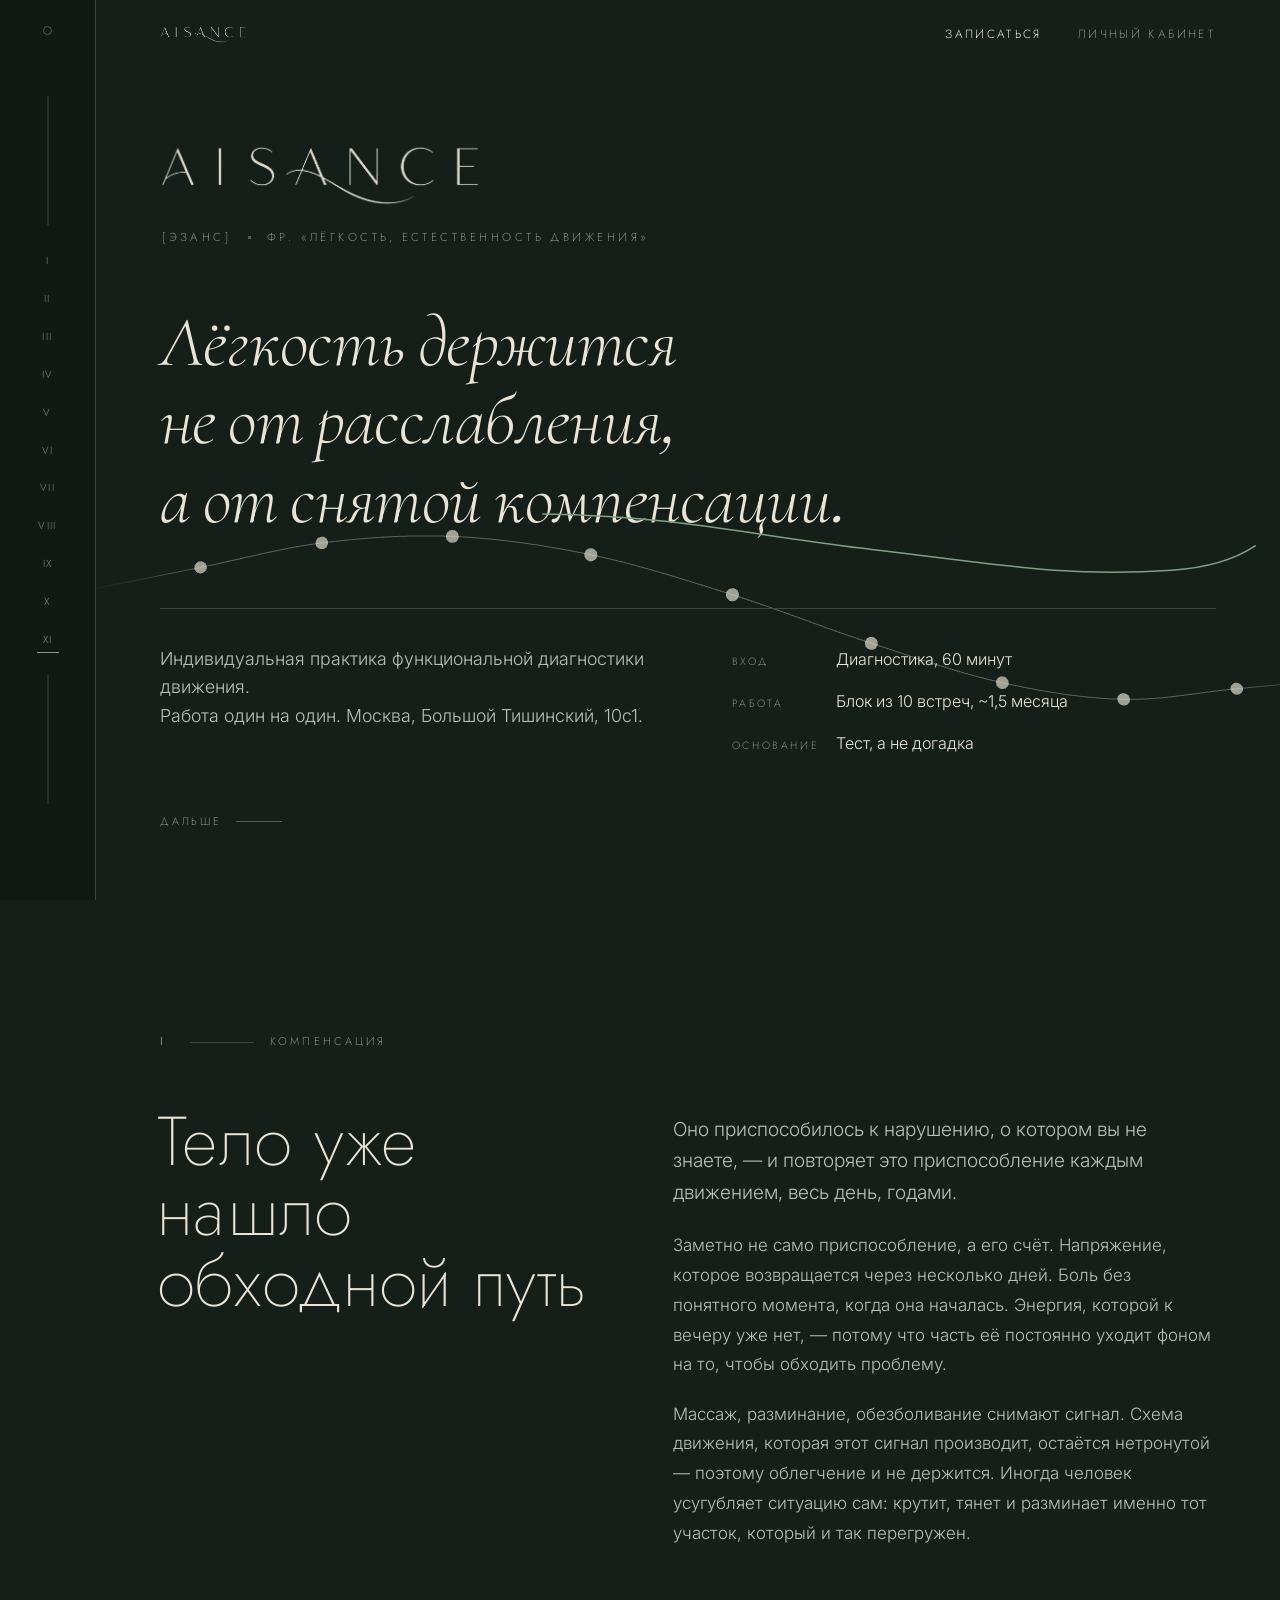
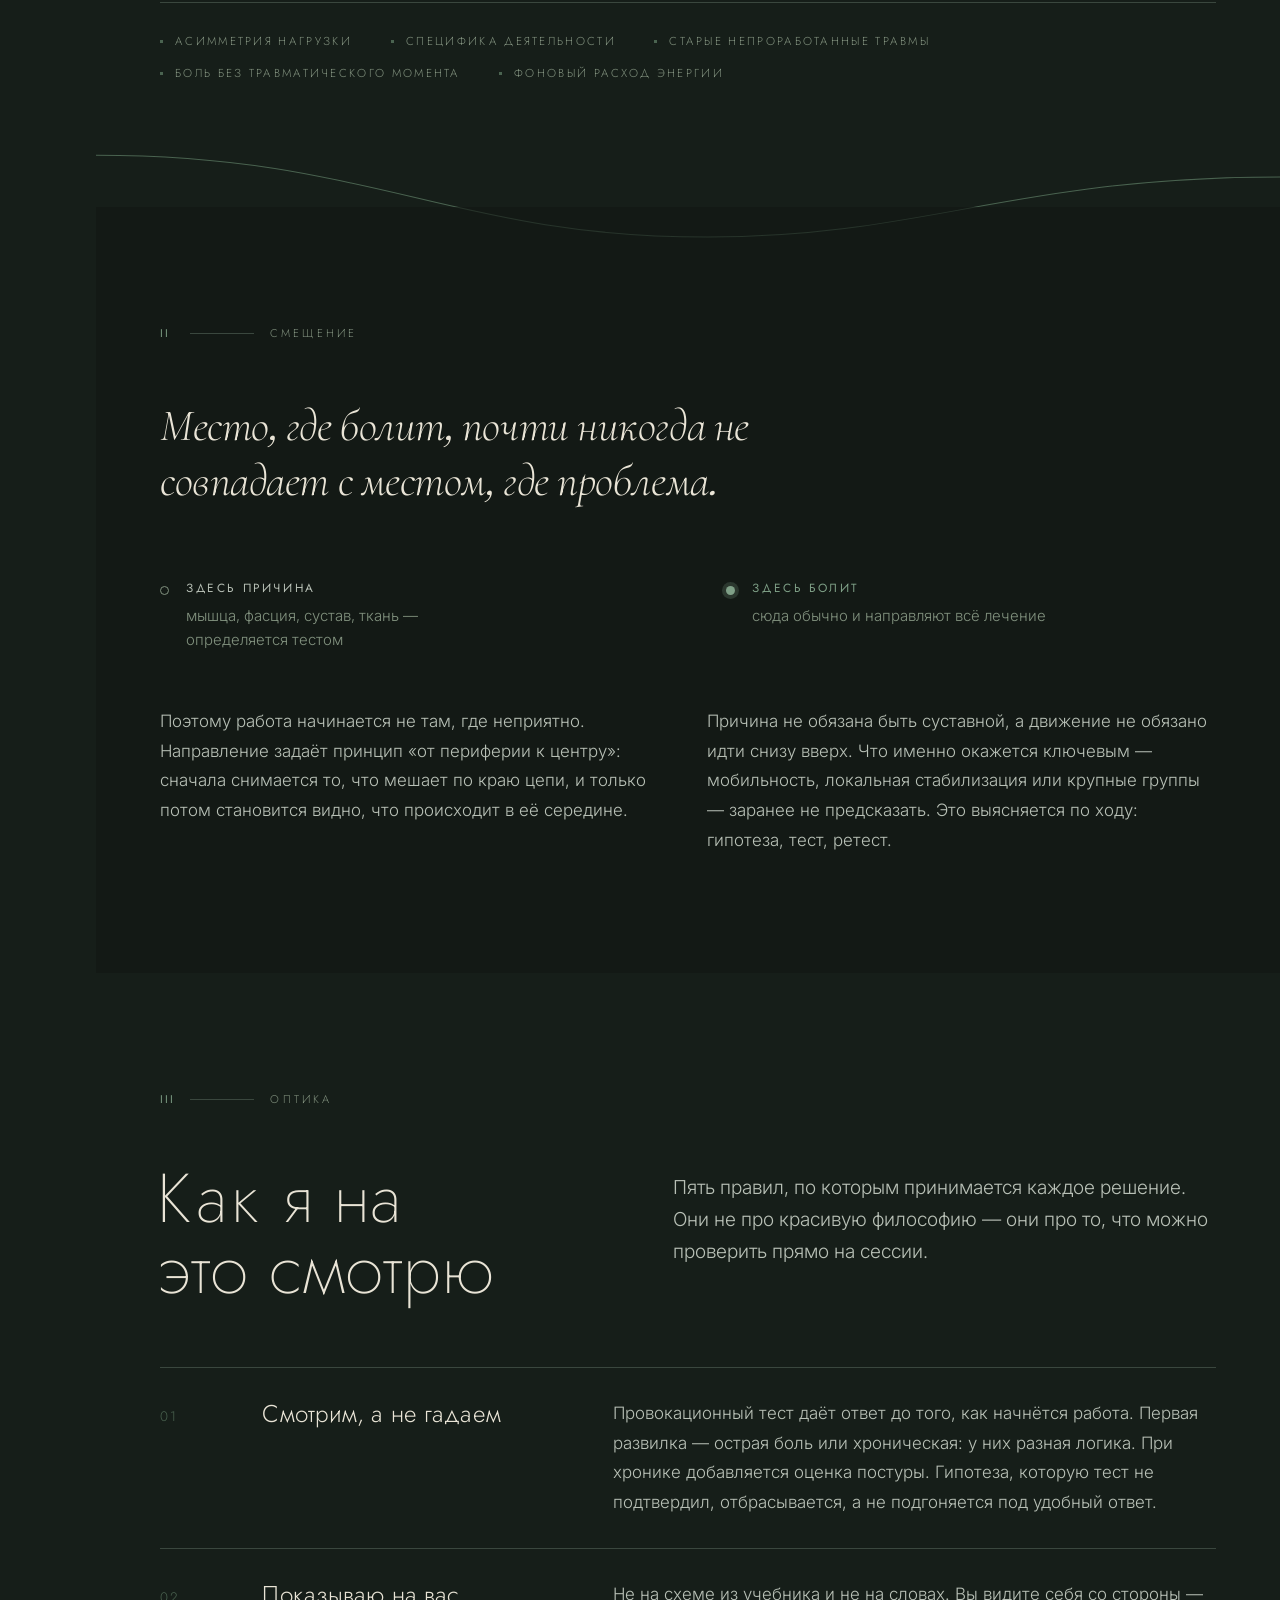
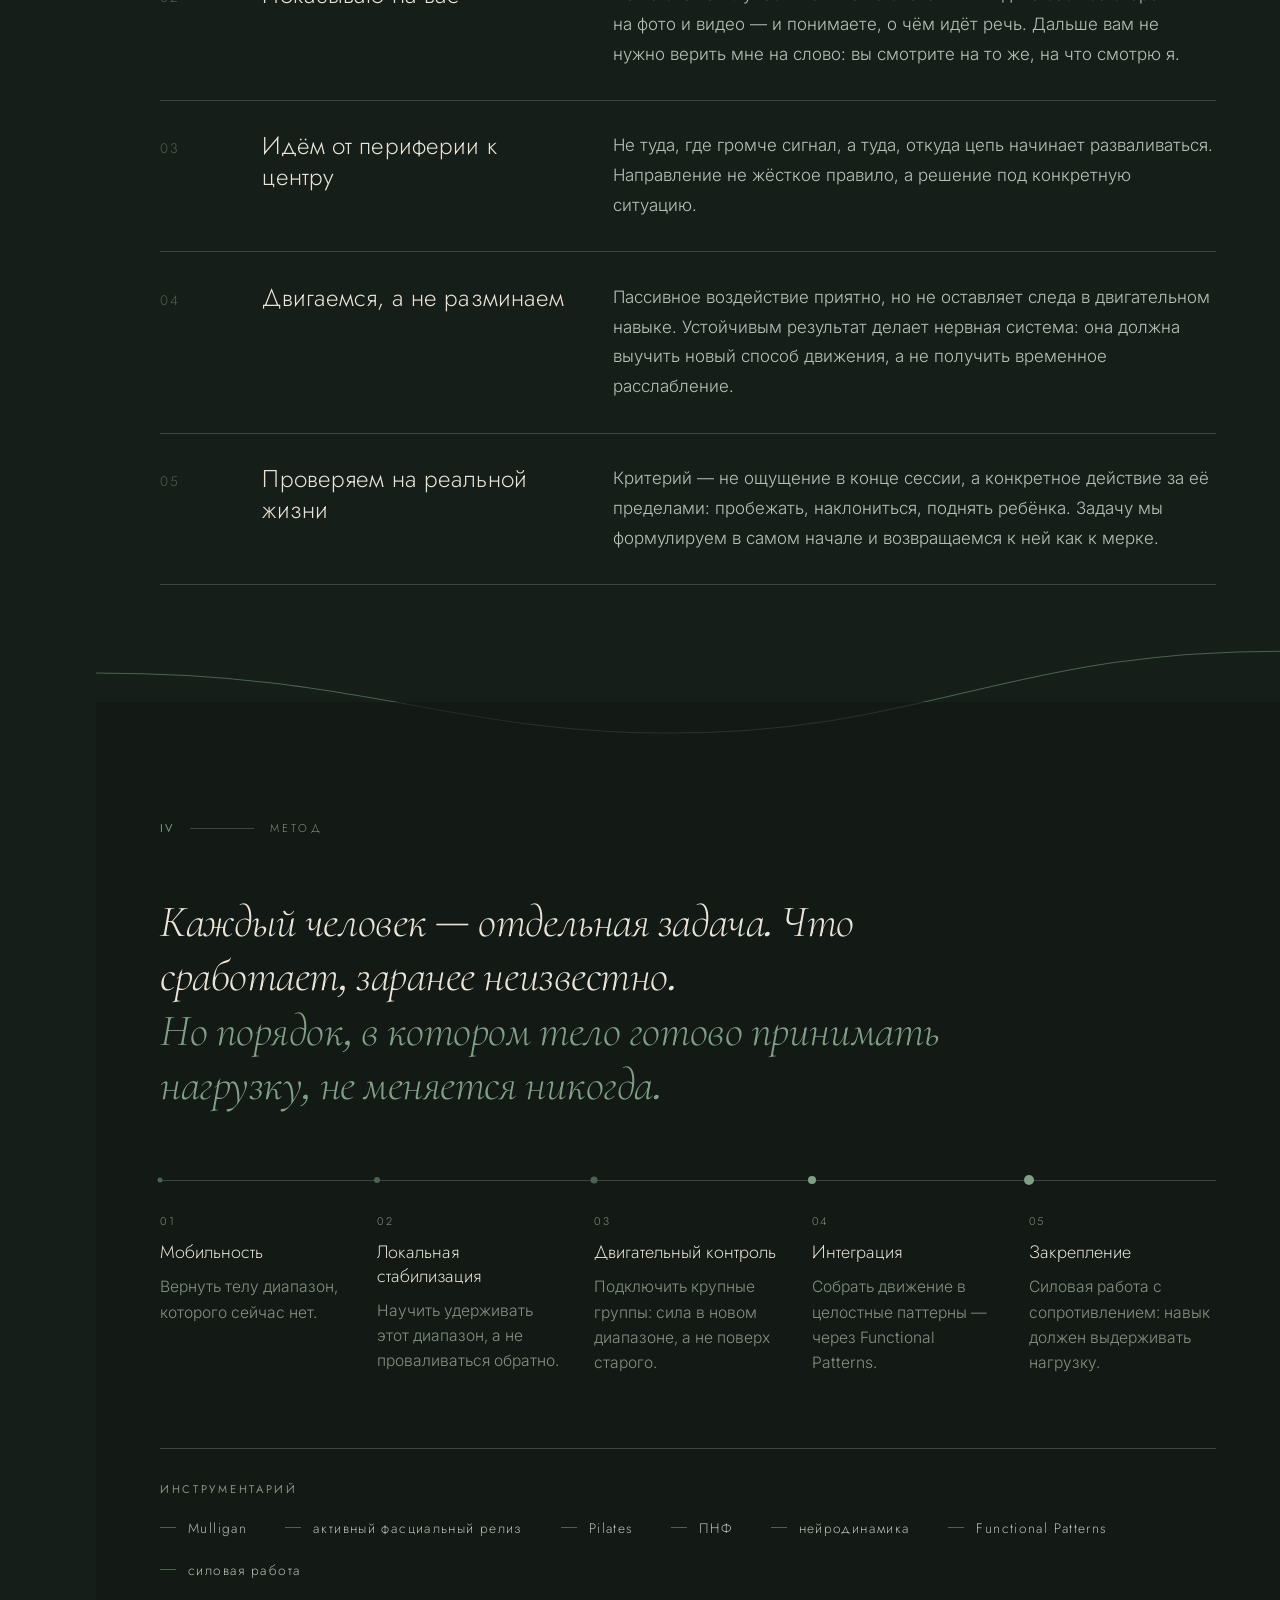
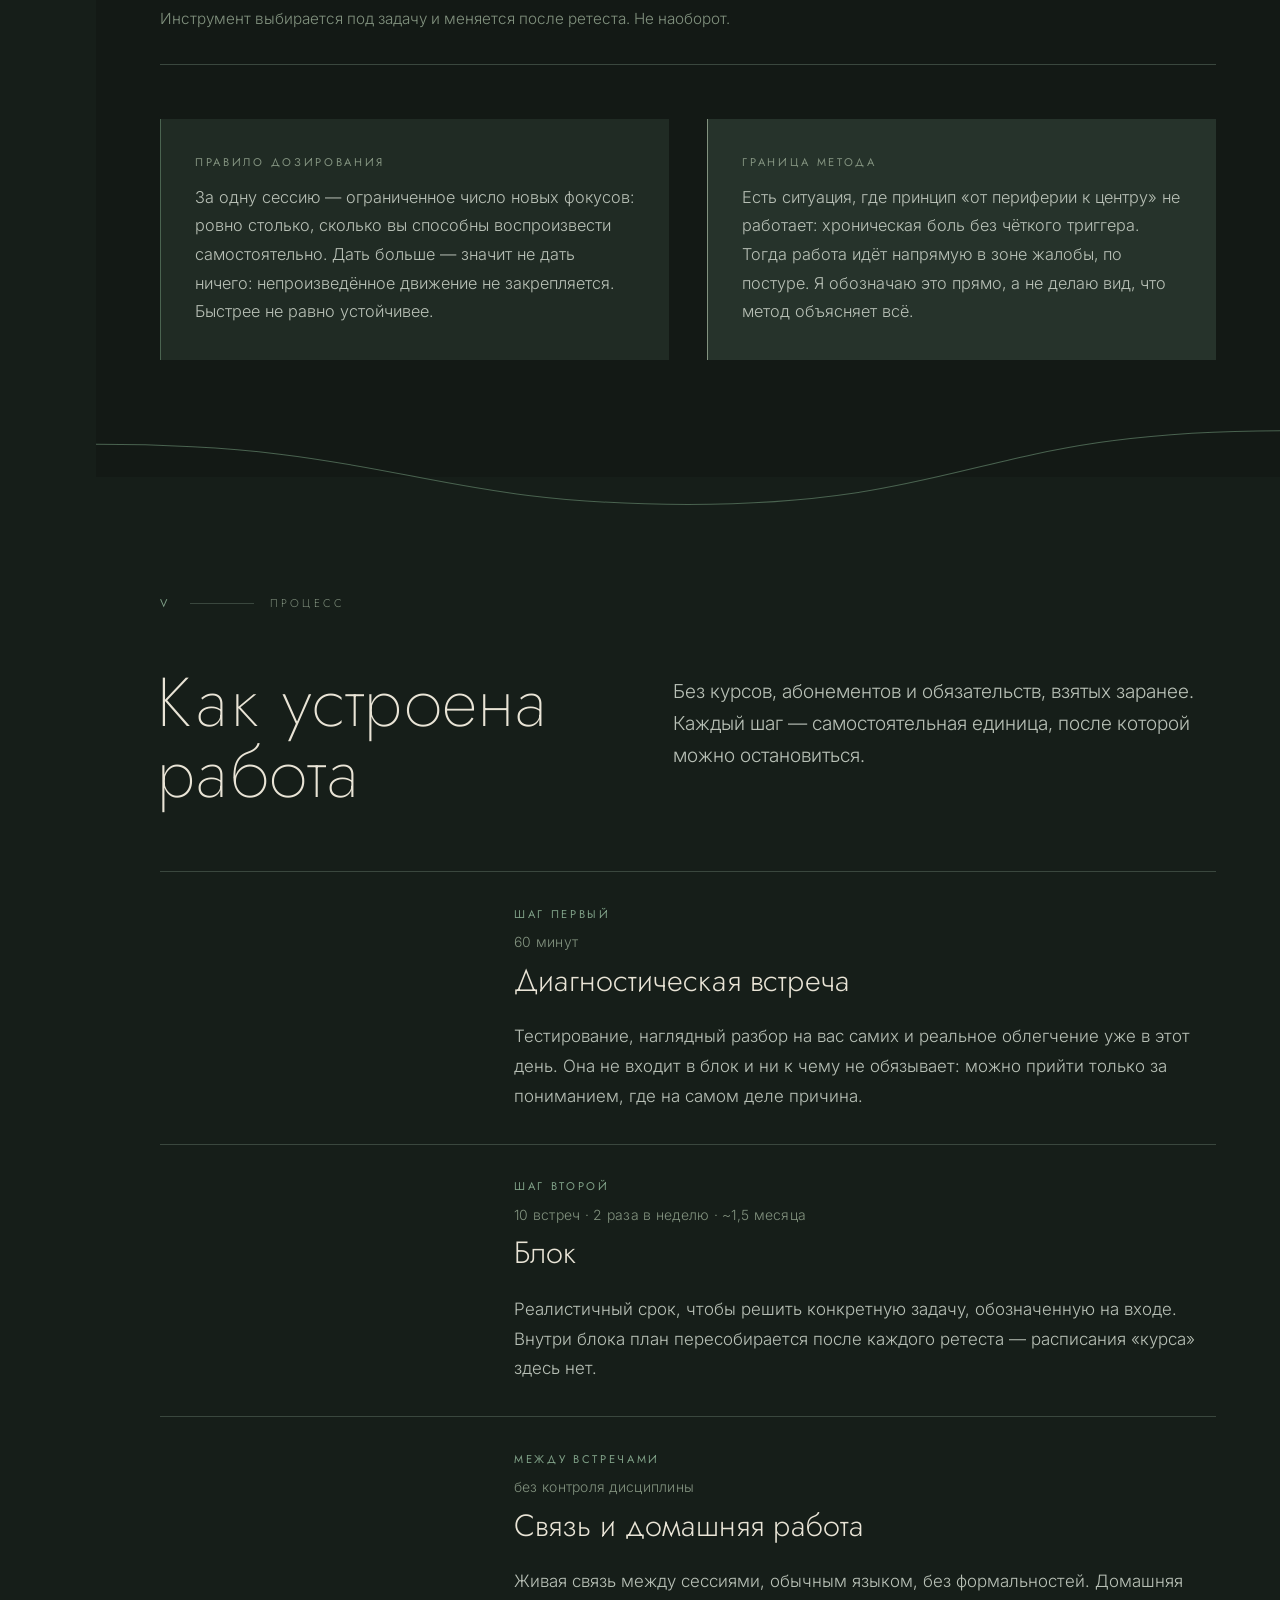
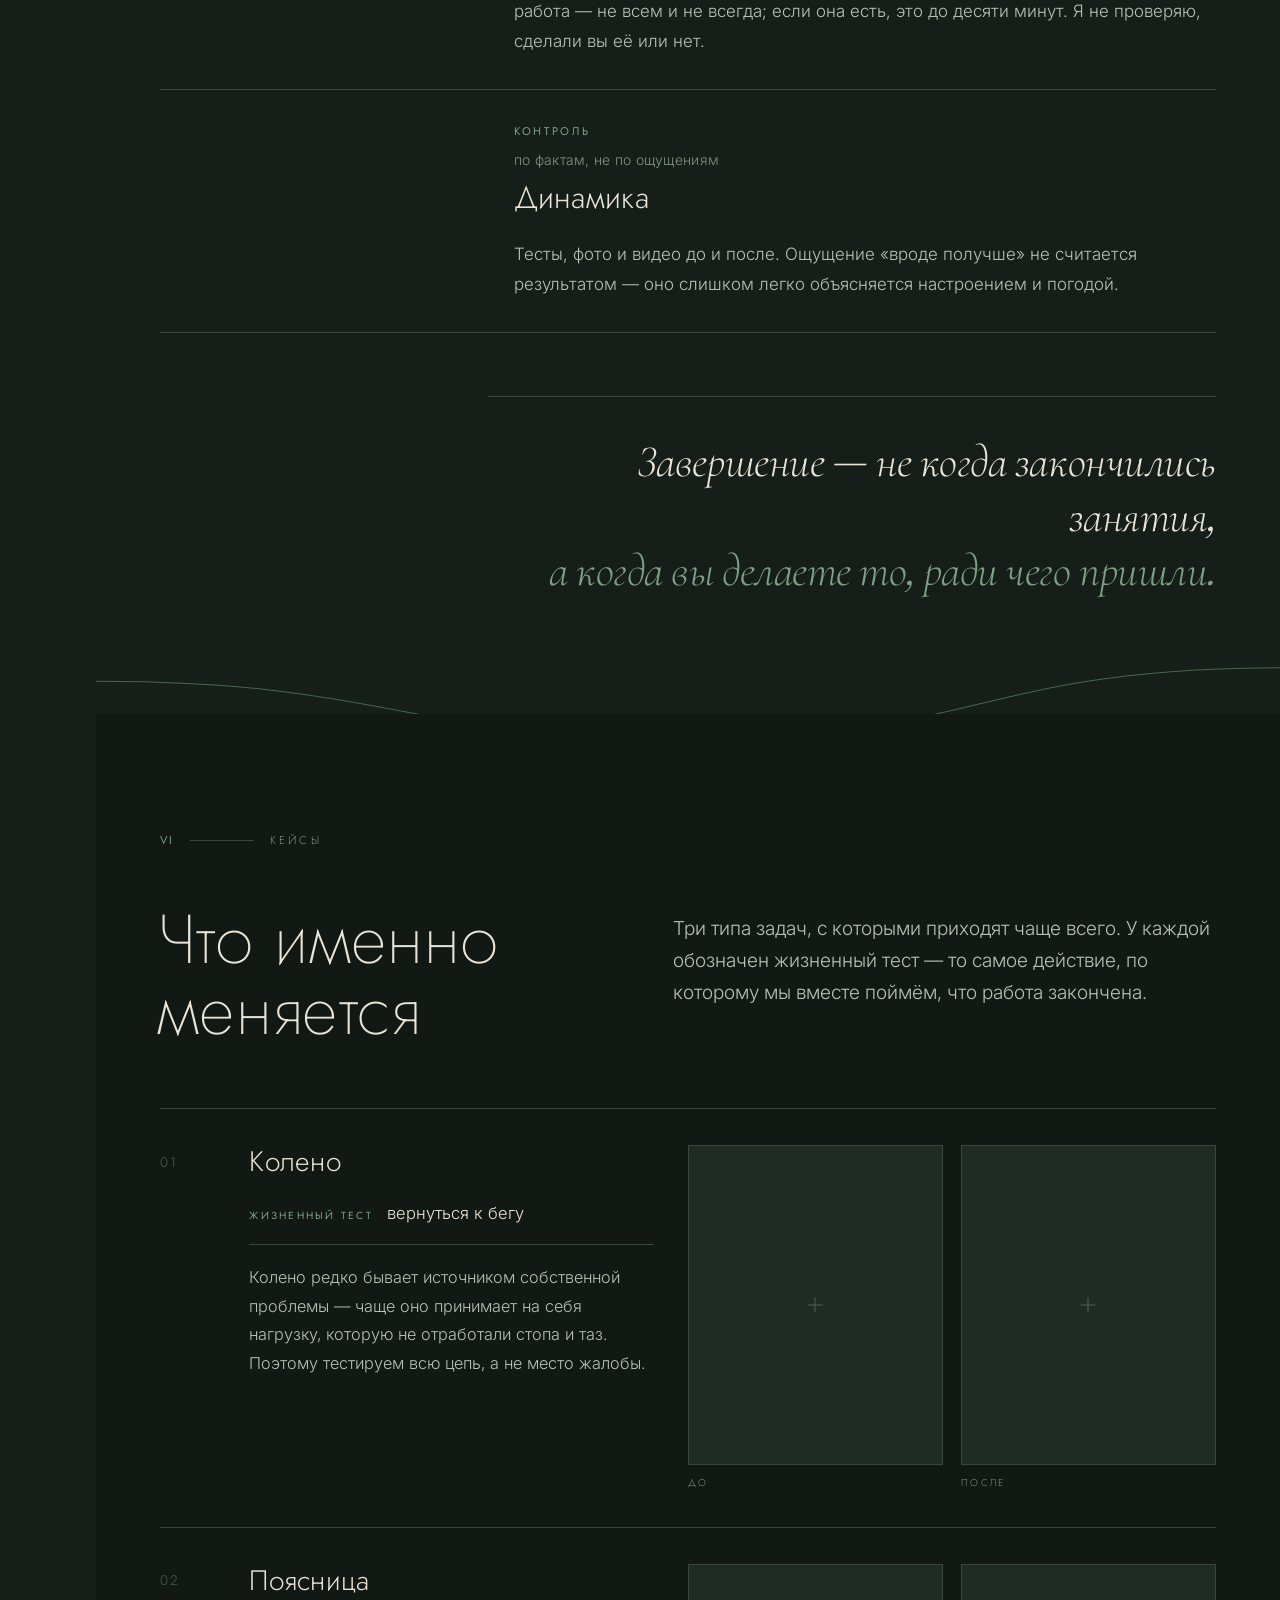
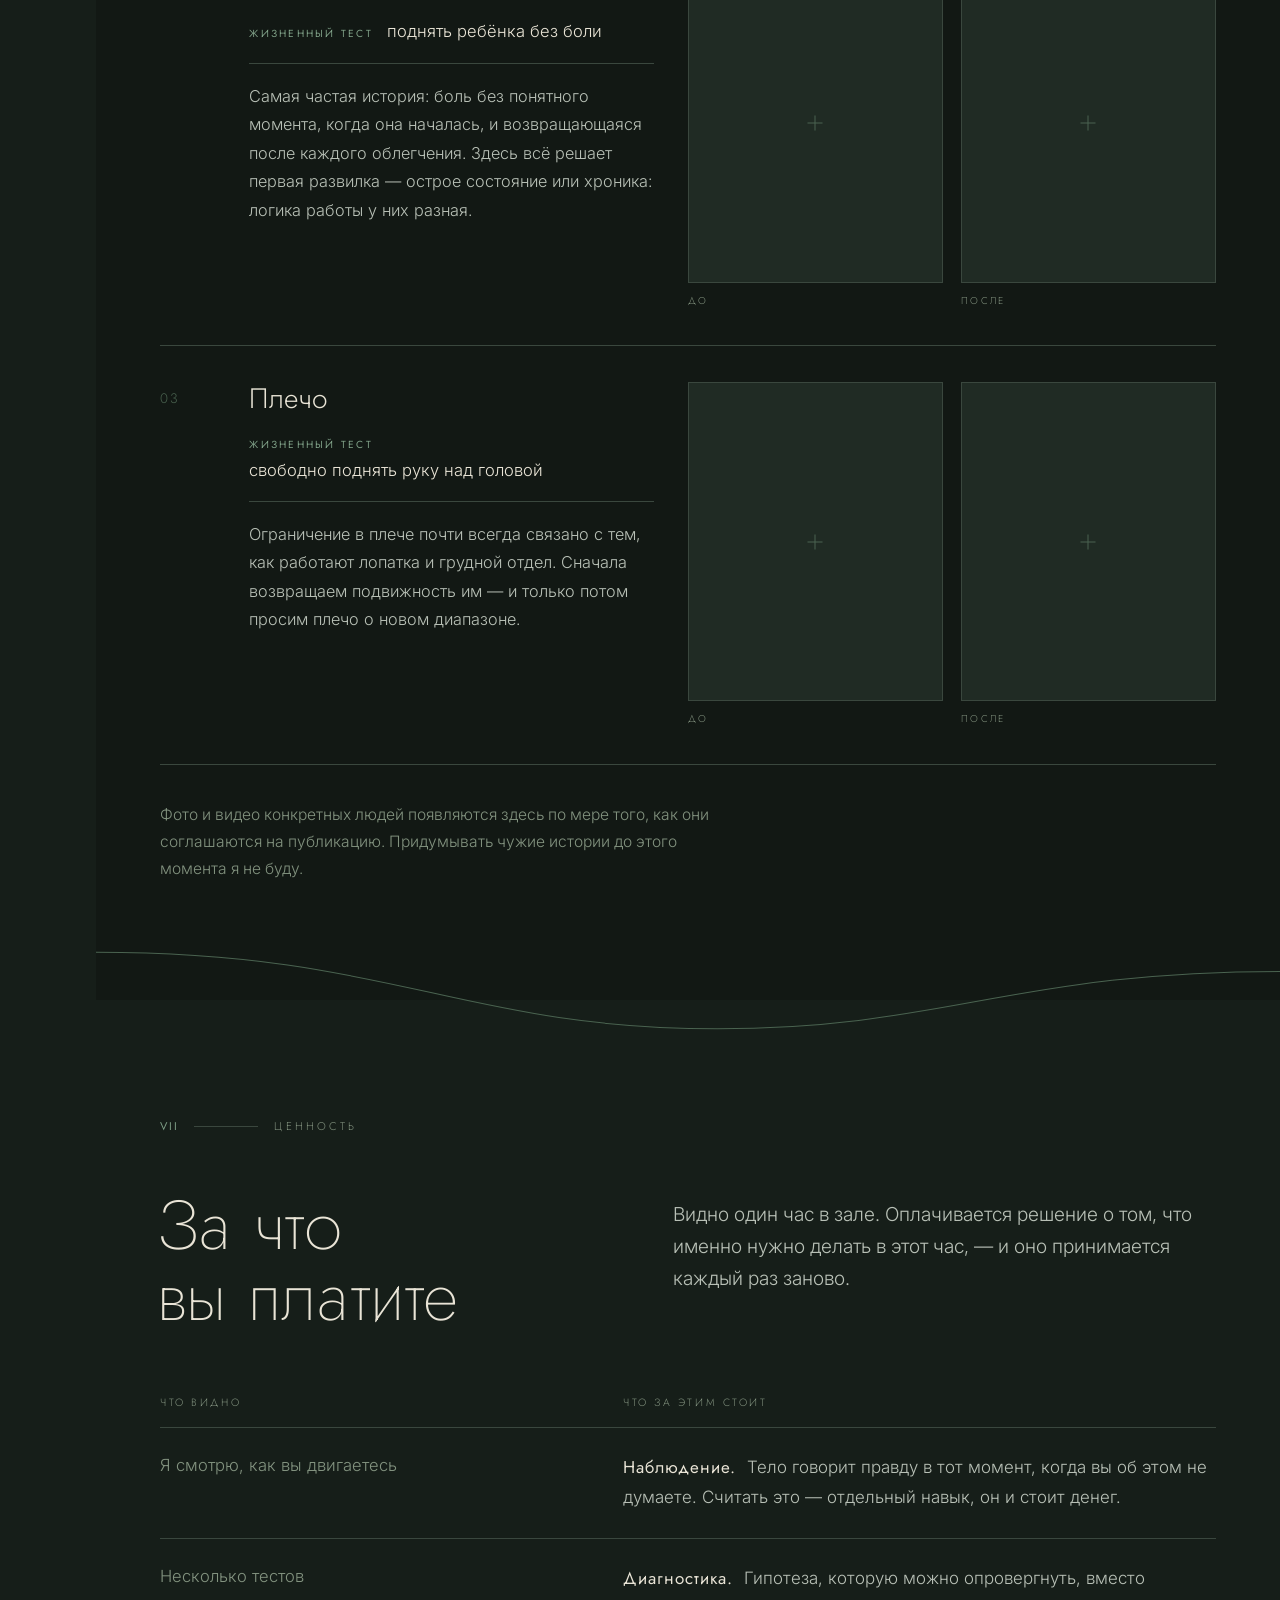
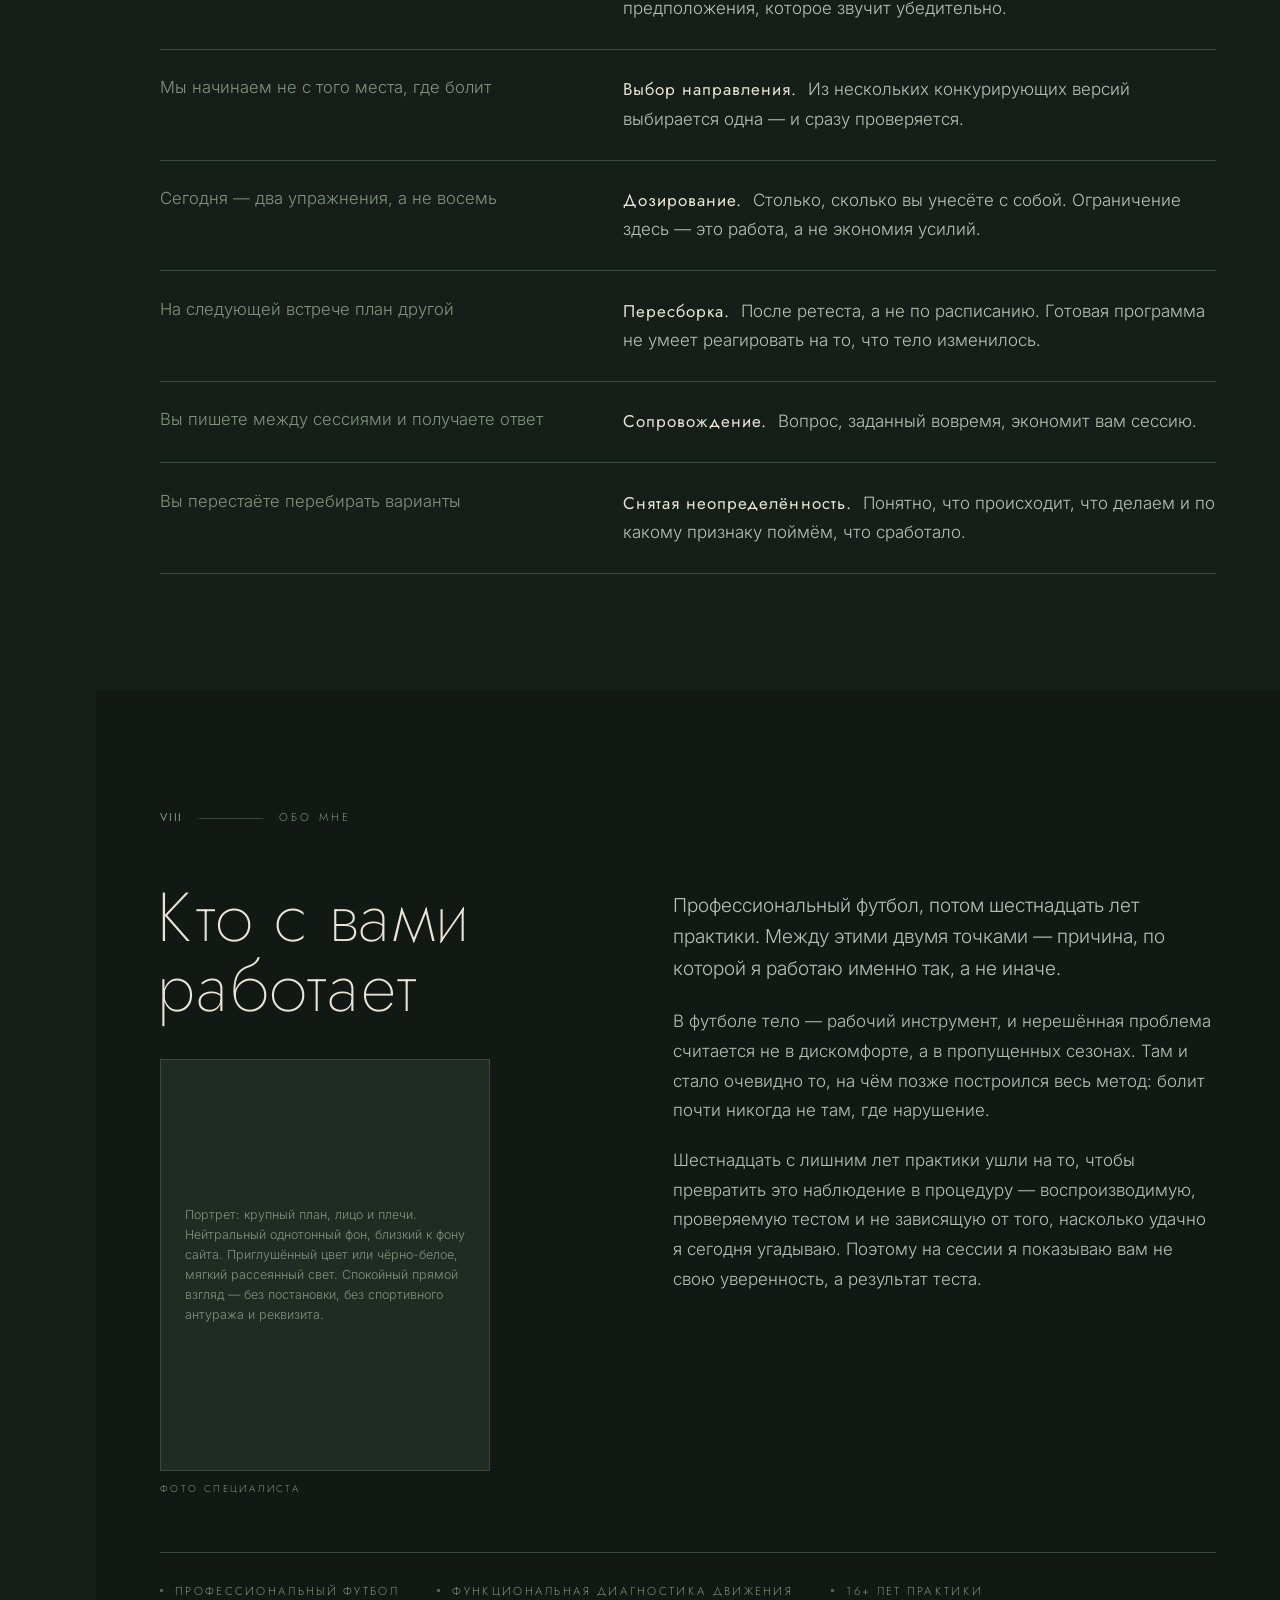
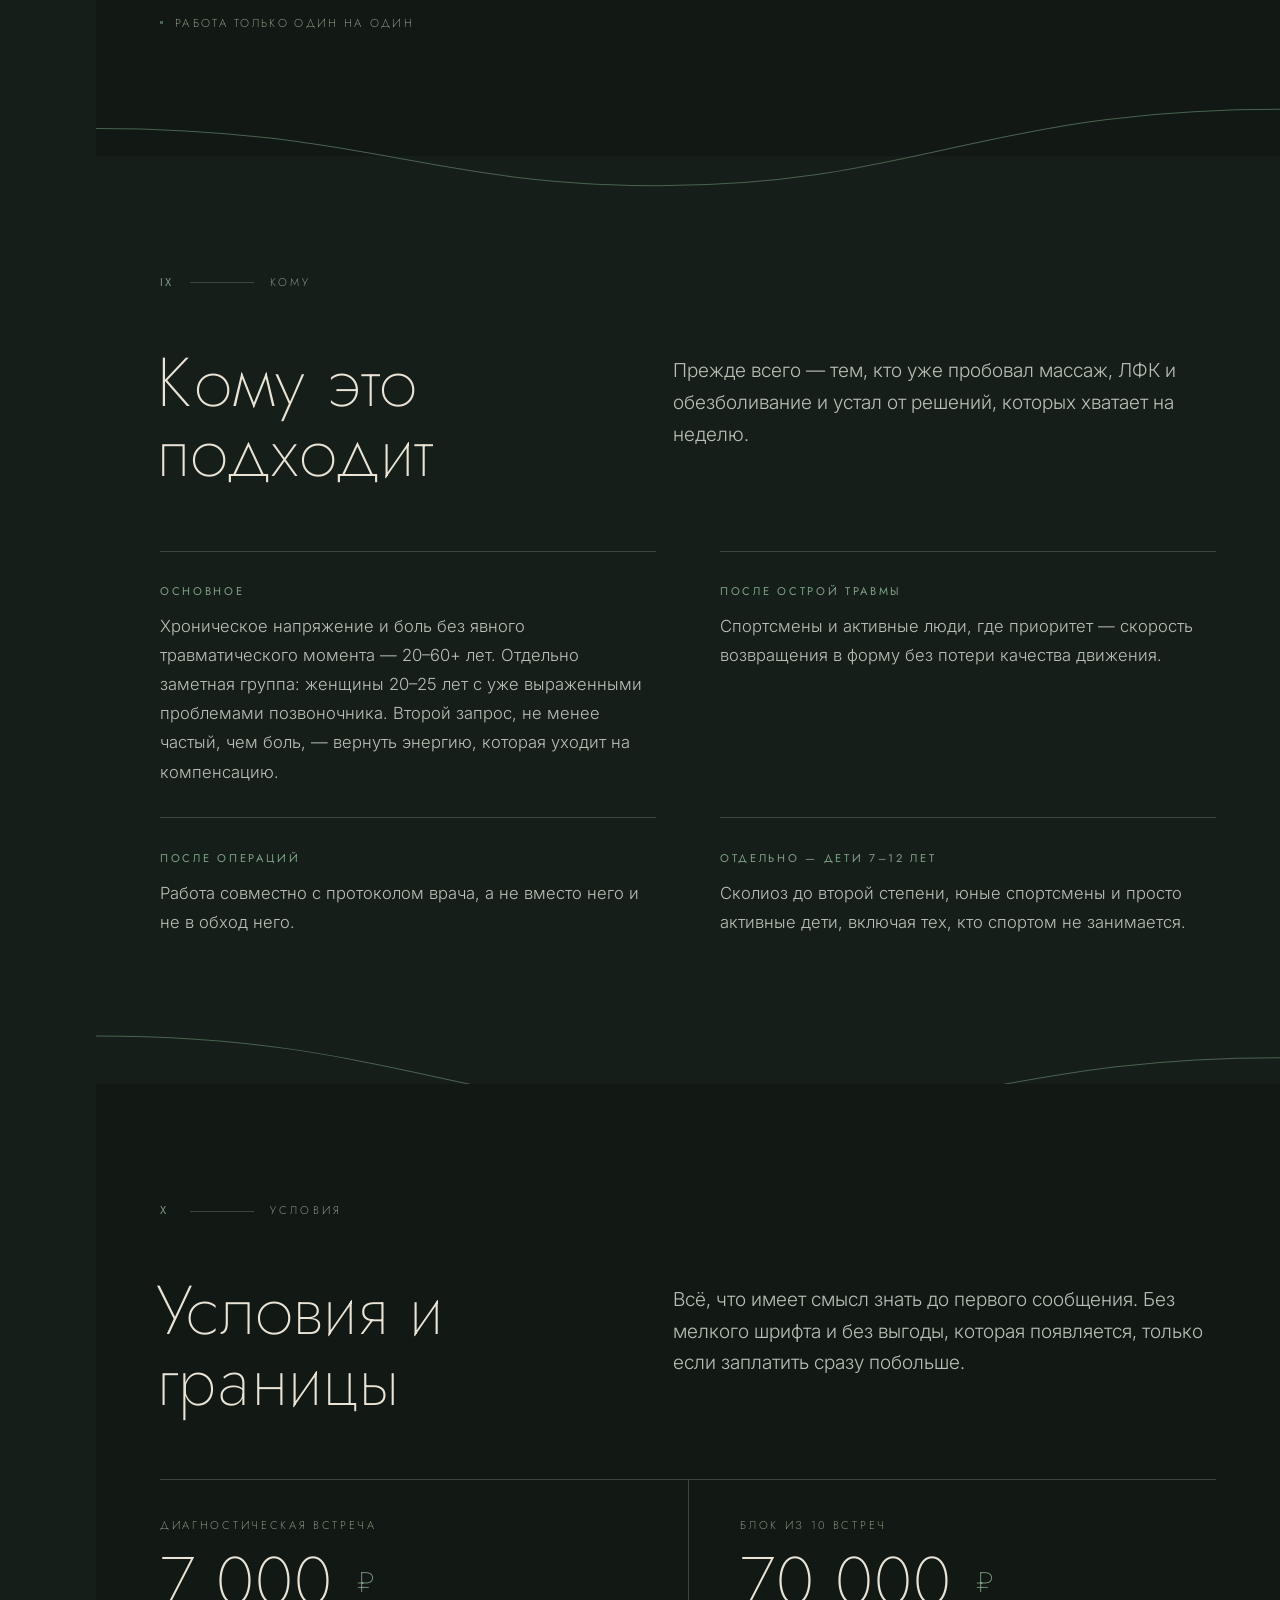
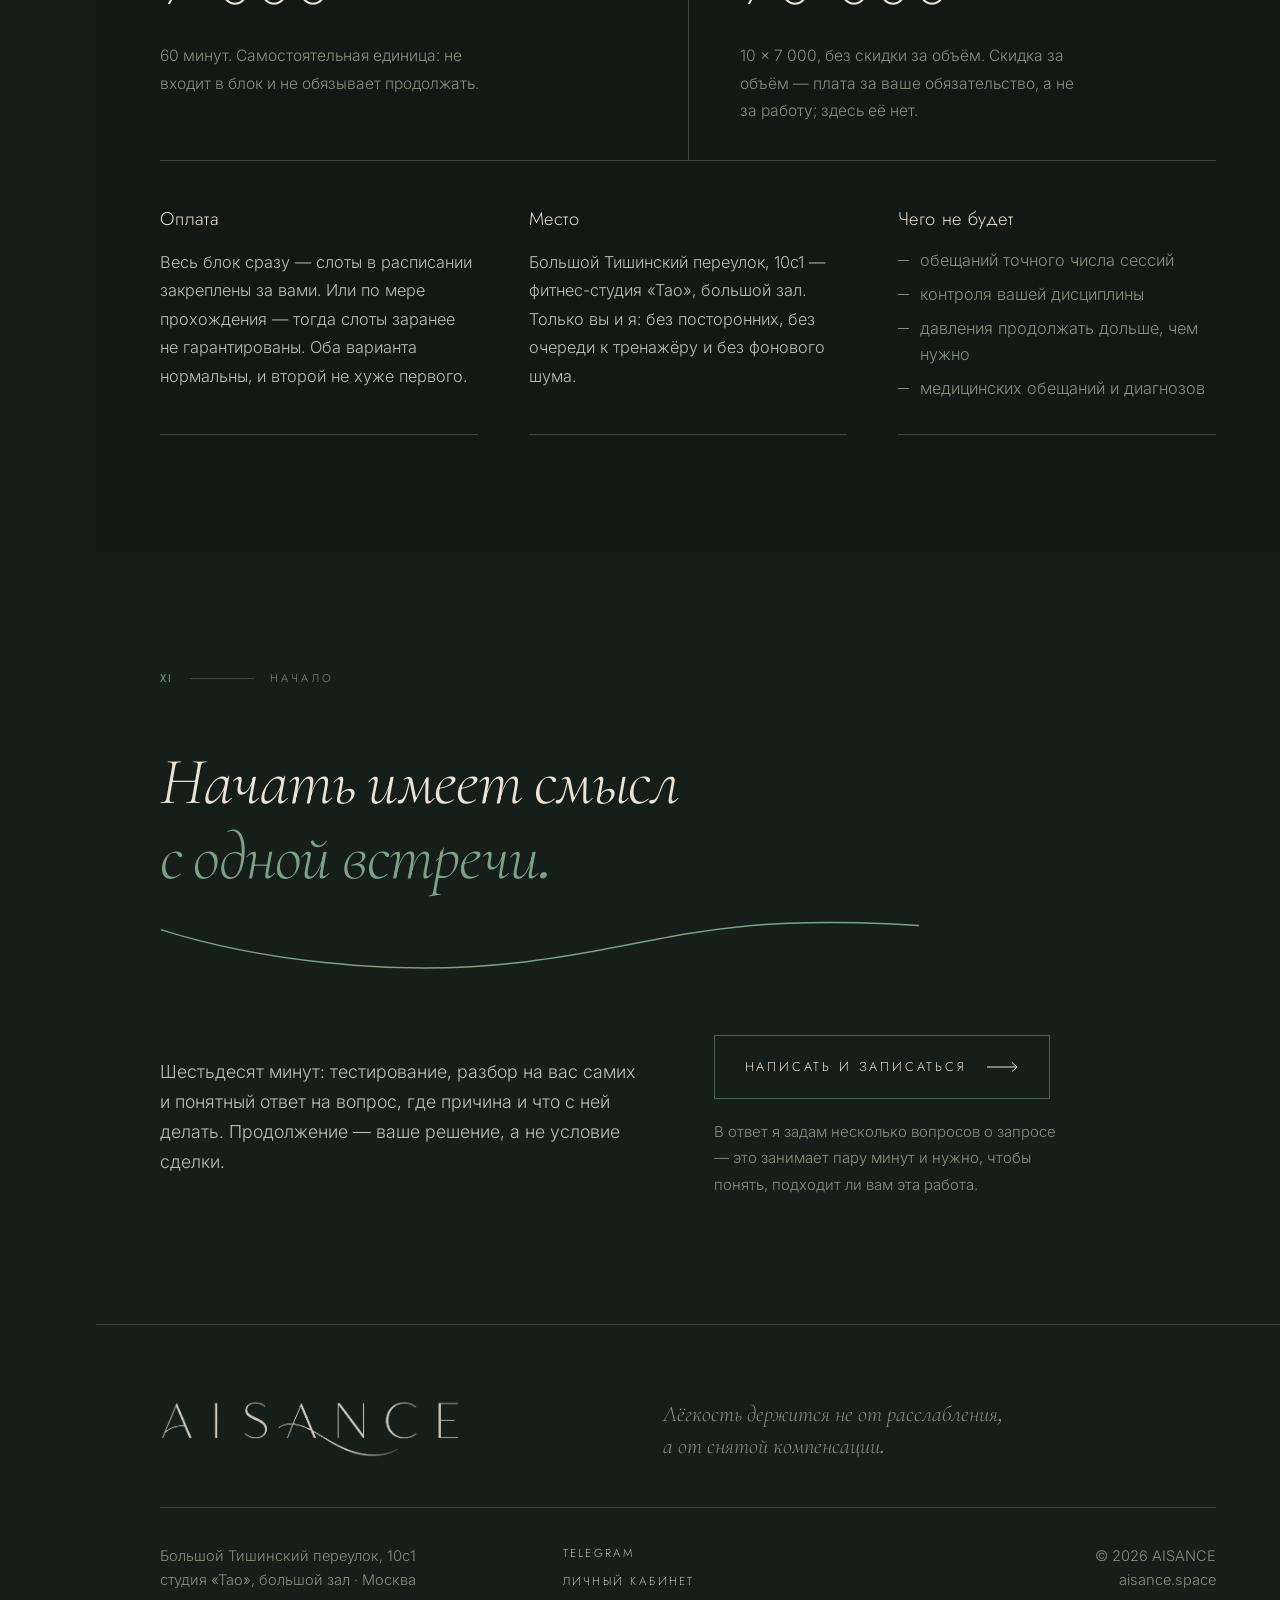
==== v2-3d/index.html @ 6df9fc61 "Вариант 2: фоновая 3D-сцена «Цепь» (папка v2-3d) Отдельная самостоятельная версия страницы для сравн" ====
<!DOCTYPE html>
<html lang="ru">
<head>
<meta charset="utf-8">
<meta name="viewport" content="width=device-width, initial-scale=1">
<!-- ВРЕМЕННО: снять перед публичным запуском на aisance.space (вместе с robots.txt) -->
<meta name="robots" content="noindex, nofollow">
<title>AISANCE — функциональная диагностика движения, работа один на один</title>
<meta name="description" content="Индивидуальная практика функциональной диагностики движения. Причину находим тестом, а не догадкой, и закрепляем результат через движение. Диагностика 60 минут, блок из 10 встреч. Москва, Большой Тишинский, 10с1.">
<link rel="canonical" href="https://aisance.space/">
<meta name="theme-color" content="#161E19">

<meta property="og:type" content="website">
<meta property="og:site_name" content="AISANCE">
<meta property="og:locale" content="ru_RU">
<meta property="og:url" content="https://aisance.space/">
<meta property="og:title" content="AISANCE — лёгкость держится не от расслабления, а от снятой компенсации">
<meta property="og:description" content="Место, где болит, почти никогда не совпадает с местом, где причина. Находим её тестом — и закрепляем новый двигательный навык. Работа один на один.">
<meta property="og:image" content="https://aisance.space/assets/img/og-image.jpg">
<meta property="og:image:width" content="1200">
<meta property="og:image:height" content="630">
<meta property="og:image:alt" content="AISANCE">
<meta name="twitter:card" content="summary_large_image">
<meta name="twitter:title" content="AISANCE — функциональная диагностика движения">
<meta name="twitter:description" content="Место, где болит, почти никогда не совпадает с местом, где причина. Тест вместо догадки.">
<meta name="twitter:image" content="https://aisance.space/assets/img/og-image.jpg">

<link rel="icon" href="favicon.ico" sizes="any">
<link rel="icon" type="image/png" sizes="32x32" href="assets/img/favicon-32.png">
<link rel="icon" type="image/png" sizes="192x192" href="assets/img/favicon-192.png">
<link rel="apple-touch-icon" href="assets/img/apple-touch-icon.png">

<link rel="preconnect" href="https://fonts.googleapis.com">
<link rel="preconnect" href="https://fonts.gstatic.com" crossorigin>
<link rel="preload" as="image" href="assets/img/aisance-wordmark-cream.png">
<link href="https://fonts.googleapis.com/css2?family=Cormorant+Garamond:ital,wght@1,300;1,400&family=Fraunces:ital,opsz,wght@1,9..144,300;1,9..144,400&family=Inter:wght@300;400;500&family=Jost:wght@200;300;400&display=swap" rel="stylesheet">
<link rel="stylesheet" href="assets/css/style.css">
<link rel="stylesheet" href="assets/css/scene.css">
<link rel="modulepreload" href="assets/js/scene.js">
<noscript><style>[data-anim]{opacity:1!important;transform:none!important}.swash path,.thread path,.dv-base{stroke-dashoffset:0!important}.dv-link,.dv-dot,.diverge__mark,.seq__list li{opacity:1!important;transform:none!important}.seq__line{transform:none!important}.topbar__logo img{opacity:1!important;transform:none!important}</style></noscript>
</head>
<body>

<!-- Вариант 2: фоновая сцена «Цепь». WebGL на десктопе, SVG на телефонах. -->
<canvas class="chain-gl" aria-hidden="true"></canvas>
<svg class="chain-svg" aria-hidden="true"></svg>

<div class="progress" aria-hidden="true"><i></i></div>

<!-- ================= RAIL ================= -->
<nav class="rail" aria-label="Разделы страницы">
  <a class="rail__mark" href="#top" aria-label="AISANCE — наверх"><span></span></a>
  <div class="rail__track" aria-hidden="true"><i></i></div>
  <ol class="rail__list">
    <li><a href="#compensation" data-n="I"><span>Компенсация</span></a></li>
    <li><a href="#divergence"   data-n="II"><span>Смещение</span></a></li>
    <li><a href="#optics"       data-n="III"><span>Оптика</span></a></li>
    <li><a href="#method"       data-n="IV"><span>Метод</span></a></li>
    <li><a href="#process"      data-n="V"><span>Процесс</span></a></li>
    <li><a href="#cases"        data-n="VI"><span>Кейсы</span></a></li>
    <li><a href="#value"        data-n="VII"><span>Ценность</span></a></li>
    <li><a href="#about"        data-n="VIII"><span>Обо мне</span></a></li>
    <li><a href="#who"          data-n="IX"><span>Кому</span></a></li>
    <li><a href="#terms"        data-n="X"><span>Условия</span></a></li>
    <li><a href="#start"        data-n="XI"><span>Начало</span></a></li>
  </ol>
</nav>

<!-- ================= HEADER ================= -->
<header class="topbar" id="top">
  <a class="topbar__logo" href="#top" aria-label="AISANCE">
    <img src="assets/img/aisance-wordmark-cream.png" alt="AISANCE" width="1322" height="262">
  </a>
  <nav class="topbar__nav" aria-label="Основное">
    <!-- ЗАМЕНИТЬ: рабочая ссылка на Telegram -->
    <a class="topbar__link" href="https://t.me/CHANGE_ME" rel="noopener">Записаться</a>
    <a class="topbar__link topbar__link--muted" href="https://app.aisance.space" rel="noopener">Личный кабинет</a>
  </nav>
</header>

<main class="shell">

<!-- ================= HERO ================= -->
<section class="hero scene-zone">
  <div class="wrap">
    <img class="hero__logo" src="assets/img/aisance-wordmark-cream.png" alt="AISANCE" width="1322" height="262" fetchpriority="high">
    <p class="eyebrow eyebrow--hero">[эзанс] <span class="dot"></span> фр. «лёгкость, естественность движения»</p>

    <h1 class="hero__title">
      <span class="ln">Лёгкость держится</span>
      <span class="ln">не от расслабления,</span>
      <span class="ln ln--last">а от снятой компенсации.
        <svg class="swash" viewBox="0 0 1000 180" fill="none" aria-hidden="true" preserveAspectRatio="none">
          <path d="M4 16 C 190 20, 292 64, 462 96 C 632 128, 728 160, 880 143 C 936 137, 970 116, 996 88"
                stroke="currentColor" stroke-width="1.5" vector-effect="non-scaling-stroke" stroke-linecap="round"/>
        </svg>
      </span>
    </h1>

    <div class="hero__foot">
      <p class="hero__lede">Индивидуальная практика функциональной диагностики движения.<br>
        Работа один на один. Москва, Большой Тишинский, 10с1.</p>
      <dl class="hero__facts">
        <div><dt>Вход</dt><dd>Диагностика, 60 минут</dd></div>
        <div><dt>Работа</dt><dd>Блок из 10 встреч, ~1,5 месяца</dd></div>
        <div><dt>Основание</dt><dd>Тест, а не догадка</dd></div>
      </dl>
    </div>

    <a class="cue" href="#compensation"><span>Дальше</span><i></i></a>
  </div>
</section>

<!-- ================= I. КОМПЕНСАЦИЯ ================= -->
<section class="sec scene-zone" id="compensation">
  <div class="wrap">
    <p class="sec__num"><b>I</b><i></i>Компенсация</p>

    <div class="grid-lead">
      <h2 class="h-display">Тело уже нашло обходной путь</h2>
      <div class="col-text">
        <p class="lead">Оно приспособилось к нарушению, о котором вы не знаете, — и повторяет это приспособление каждым движением, весь день, годами.</p>
        <p>Заметно не само приспособление, а его счёт. Напряжение, которое возвращается через несколько дней. Боль без понятного момента, когда она началась. Энергия, которой к вечеру уже нет, — потому что часть её постоянно уходит фоном на то, чтобы обходить проблему.</p>
        <p>Массаж, разминание, обезболивание снимают сигнал. Схема движения, которая этот сигнал производит, остаётся нетронутой — поэтому облегчение и не держится. Иногда человек усугубляет ситуацию сам: крутит, тянет и разминает именно тот участок, который и так перегружен.</p>
      </div>
    </div>

    <ul class="ticker">
      <li>асимметрия нагрузки</li>
      <li>специфика деятельности</li>
      <li>старые непроработанные травмы</li>
      <li>боль без травматического момента</li>
      <li>фоновый расход энергии</li>
    </ul>
  </div>
  <svg class="thread" viewBox="0 0 1200 150" fill="none" aria-hidden="true" preserveAspectRatio="none">
    <path d="M0 12 C 280 12, 360 132, 620 132 C 840 132, 930 44, 1200 44" stroke="currentColor" stroke-width="1" vector-effect="non-scaling-stroke"/>
  </svg>
</section>

<!-- ================= II. СМЕЩЕНИЕ ================= -->
<section class="sec sec--alt scene-zone" id="divergence">
  <div class="wrap">
    <p class="sec__num"><b>II</b><i></i>Смещение</p>

    <h2 class="pull">
      Место, где болит, почти никогда не совпадает с местом, где проблема.
    </h2>

    <div class="diverge" data-anim>
      <svg class="diverge__svg" viewBox="0 0 1000 260" fill="none" aria-hidden="true" preserveAspectRatio="none">
        <path class="dv-base" d="M0 150 C 180 150, 250 96, 430 112 C 620 130, 700 190, 1000 168"
              stroke="currentColor" stroke-width="1" vector-effect="non-scaling-stroke"/>
        <path class="dv-link" d="M255 104 C 330 34, 640 34, 748 176"
              stroke="currentColor" stroke-width="1" stroke-dasharray="3 7" vector-effect="non-scaling-stroke"/>
        <circle class="dv-dot dv-dot--cause" cx="255" cy="104" r="4.5"/>
        <circle class="dv-dot dv-dot--pain"  cx="748" cy="176" r="4.5"/>
      </svg>
      <p class="diverge__mark diverge__mark--cause"><b>Здесь причина</b><span>мышца, фасция, сустав, ткань — определяется тестом</span></p>
      <p class="diverge__mark diverge__mark--pain"><b>Здесь болит</b><span>сюда обычно и направляют всё лечение</span></p>
    </div>

    <div class="grid-split">
      <p>Поэтому работа начинается не там, где неприятно. Направление задаёт принцип «от периферии к центру»: сначала снимается то, что мешает по краю цепи, и только потом становится видно, что происходит в её середине.</p>
      <p>Причина не обязана быть суставной, а движение не обязано идти снизу вверх. Что именно окажется ключевым — мобильность, локальная стабилизация или крупные группы — заранее не предсказать. Это выясняется по ходу: гипотеза, тест, ретест.</p>
    </div>
  </div>
</section>

<!-- ================= III. ОПТИКА ================= -->
<section class="sec scene-zone" id="optics">
  <div class="wrap">
    <p class="sec__num"><b>III</b><i></i>Оптика</p>
    <div class="grid-lead">
      <h2 class="h-display">Как я на это смотрю</h2>
      <p class="col-text lead">Пять правил, по которым принимается каждое решение. Они не про красивую философию — они про то, что можно проверить прямо на сессии.</p>
    </div>

    <ol class="rules">
      <li data-anim>
        <span class="rules__n">01</span>
        <h3>Смотрим, а не гадаем</h3>
        <p>Провокационный тест даёт ответ до того, как начнётся работа. Первая развилка — острая боль или хроническая: у них разная логика. При хронике добавляется оценка постуры. Гипотеза, которую тест не подтвердил, отбрасывается, а не подгоняется под удобный ответ.</p>
      </li>
      <li data-anim>
        <span class="rules__n">02</span>
        <h3>Показываю на вас</h3>
        <p>Не на схеме из учебника и не на словах. Вы видите себя со стороны — на фото и видео — и понимаете, о чём идёт речь. Дальше вам не нужно верить мне на слово: вы смотрите на то же, на что смотрю я.</p>
      </li>
      <li data-anim>
        <span class="rules__n">03</span>
        <h3>Идём от периферии к центру</h3>
        <p>Не туда, где громче сигнал, а туда, откуда цепь начинает разваливаться. Направление не жёсткое правило, а решение под конкретную ситуацию.</p>
      </li>
      <li data-anim>
        <span class="rules__n">04</span>
        <h3>Двигаемся, а не разминаем</h3>
        <p>Пассивное воздействие приятно, но не оставляет следа в двигательном навыке. Устойчивым результат делает нервная система: она должна выучить новый способ движения, а не получить временное расслабление.</p>
      </li>
      <li data-anim>
        <span class="rules__n">05</span>
        <h3>Проверяем на реальной жизни</h3>
        <p>Критерий — не ощущение в конце сессии, а конкретное действие за её пределами: пробежать, наклониться, поднять ребёнка. Задачу мы формулируем в самом начале и возвращаемся к ней как к мерке.</p>
      </li>
    </ol>
  </div>
  <svg class="thread thread--flip" viewBox="0 0 1200 150" fill="none" aria-hidden="true" preserveAspectRatio="none">
    <path d="M1200 12 C 920 12, 840 132, 580 132 C 360 132, 270 44, 0 44" stroke="currentColor" stroke-width="1" vector-effect="non-scaling-stroke"/>
  </svg>
</section>

<!-- ================= IV. МЕТОД ================= -->
<section class="sec sec--alt scene-zone" id="method">
  <div class="wrap">
    <p class="sec__num"><b>IV</b><i></i>Метод</p>

    <h2 class="pull pull--wide">
      Каждый человек — отдельная задача. Что сработает, заранее неизвестно.<br>
      <em>Но порядок, в котором тело готово принимать нагрузку, не меняется никогда.</em>
    </h2>

    <div class="seq" data-anim>
      <div class="seq__line" aria-hidden="true"></div>
      <ol class="seq__list">
        <li><span class="seq__n">01</span><h3>Мобильность</h3><p>Вернуть телу диапазон, которого сейчас нет.</p></li>
        <li><span class="seq__n">02</span><h3>Локальная стабилизация</h3><p>Научить удерживать этот диапазон, а не проваливаться обратно.</p></li>
        <li><span class="seq__n">03</span><h3>Двигательный контроль</h3><p>Подключить крупные группы: сила в новом диапазоне, а не поверх старого.</p></li>
        <li><span class="seq__n">04</span><h3>Интеграция</h3><p>Собрать движение в целостные паттерны — через Functional Patterns.</p></li>
        <li><span class="seq__n">05</span><h3>Закрепление</h3><p>Силовая работа с сопротивлением: навык должен выдерживать нагрузку.</p></li>
      </ol>
    </div>

    <div class="tools">
      <p class="label">Инструментарий</p>
      <ul>
        <li>Mulligan</li><li>активный фасциальный релиз</li><li>Pilates</li><li>ПНФ</li>
        <li>нейродинамика</li><li>Functional&nbsp;Patterns</li><li>силовая работа</li>
      </ul>
      <p class="tools__note">Инструмент выбирается под задачу и меняется после ретеста. Не наоборот.</p>
    </div>

    <div class="notes">
      <article class="note" data-anim>
        <p class="label">Правило дозирования</p>
        <p>За одну сессию — ограниченное число новых фокусов: ровно столько, сколько вы способны воспроизвести самостоятельно. Дать больше — значит не дать ничего: непроизведённое движение не закрепляется. Быстрее не равно устойчивее.</p>
      </article>
      <article class="note note--edge" data-anim>
        <p class="label">Граница метода</p>
        <p>Есть ситуация, где принцип «от периферии к центру» не работает: хроническая боль без чёткого триггера. Тогда работа идёт напрямую в зоне жалобы, по постуре. Я обозначаю это прямо, а не делаю вид, что метод объясняет всё.</p>
      </article>
    </div>
  </div>
  <svg class="thread" viewBox="0 0 1200 150" fill="none" aria-hidden="true" preserveAspectRatio="none">
    <path d="M0 40 C 300 40, 330 128, 600 128 C 880 128, 900 20, 1200 20" stroke="currentColor" stroke-width="1" vector-effect="non-scaling-stroke"/>
  </svg>
</section>

<!-- ================= V. ПРОЦЕСС ================= -->
<section class="sec" id="process">
  <div class="wrap">
    <p class="sec__num"><b>V</b><i></i>Процесс</p>
    <div class="grid-lead">
      <h2 class="h-display">Как устроена работа</h2>
      <p class="col-text lead">Без курсов, абонементов и обязательств, взятых заранее. Каждый шаг — самостоятельная единица, после которой можно остановиться.</p>
    </div>

    <div class="steps">
      <article class="step" data-anim>
        <p class="step__meta"><b>Шаг первый</b><span>60 минут</span></p>
        <h3>Диагностическая встреча</h3>
        <p>Тестирование, наглядный разбор на вас самих и реальное облегчение уже в этот день. Она не входит в блок и ни к чему не обязывает: можно прийти только за пониманием, где на самом деле причина.</p>
      </article>
      <article class="step" data-anim>
        <p class="step__meta"><b>Шаг второй</b><span>10 встреч · 2 раза в неделю · ~1,5 месяца</span></p>
        <h3>Блок</h3>
        <p>Реалистичный срок, чтобы решить конкретную задачу, обозначенную на входе. Внутри блока план пересобирается после каждого ретеста — расписания «курса» здесь нет.</p>
      </article>
      <article class="step" data-anim>
        <p class="step__meta"><b>Между встречами</b><span>без контроля дисциплины</span></p>
        <h3>Связь и домашняя работа</h3>
        <p>Живая связь между сессиями, обычным языком, без формальностей. Домашняя работа — не всем и не всегда; если она есть, это до десяти минут. Я не проверяю, сделали вы её или нет.</p>
      </article>
      <article class="step" data-anim>
        <p class="step__meta"><b>Контроль</b><span>по фактам, не по ощущениям</span></p>
        <h3>Динамика</h3>
        <p>Тесты, фото и видео до и после. Ощущение «вроде получше» не считается результатом — оно слишком легко объясняется настроением и погодой.</p>
      </article>
    </div>

    <p class="pull pull--right">
      Завершение — не когда закончились занятия,<br>
      <em>а когда вы делаете то, ради чего пришли.</em>
    </p>
  </div>
  <svg class="thread thread--flip" viewBox="0 0 1200 150" fill="none" aria-hidden="true" preserveAspectRatio="none">
    <path d="M1200 20 C 900 20, 880 128, 600 128 C 330 128, 300 40, 0 40" stroke="currentColor" stroke-width="1" vector-effect="non-scaling-stroke"/>
  </svg>
</section>

<!-- ================= VI. КЕЙСЫ ================= -->
<section class="sec sec--alt" id="cases">
  <div class="wrap">
    <p class="sec__num"><b>VI</b><i></i>Кейсы</p>
    <div class="grid-lead">
      <h2 class="h-display">Что именно меняется</h2>
      <p class="col-text lead">Три типа задач, с которыми приходят чаще всего. У каждой обозначен жизненный тест — то самое действие, по которому мы вместе поймём, что работа закончена.</p>
    </div>

    <!--
      ============================================================
      МЕСТО ПОД РЕАЛЬНЫЕ ФОТО И ВИДЕО
      Положите файл в assets/img/cases/ и замените строку-комментарий
      внутри нужного <span class="shot__frame"> на:
          <img src="assets/img/cases/имя.jpg" alt="Короткое описание">
      либо для видео:
          <video src="assets/img/cases/имя.mp4" muted loop playsinline autoplay></video>
      Рамка и подпись «до» / «после» останутся на месте,
      служебная метка пустого слота исчезнет сама.
      ============================================================
    -->
    <ol class="cases">
      <li class="case" data-anim>
        <span class="case__n">01</span>
        <div class="case__body">
          <h3>Колено</h3>
          <p class="case__test"><b>Жизненный тест</b><span>вернуться к бегу</span></p>
          <p>Колено редко бывает источником собственной проблемы — чаще оно принимает на себя нагрузку, которую не отработали стопа и таз. Поэтому тестируем всю цепь, а не место жалобы.</p>
        </div>
        <div class="shots">
          <figure class="shot"><span class="shot__frame"><!-- сюда img или video --></span><figcaption>до</figcaption></figure>
          <figure class="shot"><span class="shot__frame"><!-- сюда img или video --></span><figcaption>после</figcaption></figure>
        </div>
      </li>
      <li class="case" data-anim>
        <span class="case__n">02</span>
        <div class="case__body">
          <h3>Поясница</h3>
          <p class="case__test"><b>Жизненный тест</b><span>поднять ребёнка без боли</span></p>
          <p>Самая частая история: боль без понятного момента, когда она началась, и возвращающаяся после каждого облегчения. Здесь всё решает первая развилка — острое состояние или хроника: логика работы у них разная.</p>
        </div>
        <div class="shots">
          <figure class="shot"><span class="shot__frame"><!-- сюда img или video --></span><figcaption>до</figcaption></figure>
          <figure class="shot"><span class="shot__frame"><!-- сюда img или video --></span><figcaption>после</figcaption></figure>
        </div>
      </li>
      <li class="case" data-anim>
        <span class="case__n">03</span>
        <div class="case__body">
          <h3>Плечо</h3>
          <p class="case__test"><b>Жизненный тест</b><span>свободно поднять руку над головой</span></p>
          <p>Ограничение в плече почти всегда связано с тем, как работают лопатка и грудной отдел. Сначала возвращаем подвижность им — и только потом просим плечо о новом диапазоне.</p>
        </div>
        <div class="shots">
          <figure class="shot"><span class="shot__frame"><!-- сюда img или video --></span><figcaption>до</figcaption></figure>
          <figure class="shot"><span class="shot__frame"><!-- сюда img или video --></span><figcaption>после</figcaption></figure>
        </div>
      </li>
    </ol>

    <p class="cases__note">Фото и видео конкретных людей появляются здесь по мере того, как они соглашаются на публикацию. Придумывать чужие истории до этого момента я не буду.</p>
  </div>
  <svg class="thread" viewBox="0 0 1200 150" fill="none" aria-hidden="true" preserveAspectRatio="none">
    <path d="M0 18 C 300 18, 370 130, 630 130 C 860 130, 930 46, 1200 46" stroke="currentColor" stroke-width="1" vector-effect="non-scaling-stroke"/>
  </svg>
</section>

<!-- ================= VII. ЦЕННОСТЬ ================= -->
<section class="sec" id="value">
  <div class="wrap">
    <p class="sec__num"><b>VII</b><i></i>Ценность</p>
    <div class="grid-lead">
      <h2 class="h-display">За что вы платите</h2>
      <p class="col-text lead">Видно один час в зале. Оплачивается решение о том, что именно нужно делать в этот час, — и оно принимается каждый раз заново.</p>
    </div>

    <div class="ledger">
      <div class="ledger__head"><span>Что видно</span><span>Что за этим стоит</span></div>
      <div class="ledger__row" data-anim>
        <p class="ledger__a">Я смотрю, как вы двигаетесь</p>
        <p class="ledger__b"><b>Наблюдение.</b> Тело говорит правду в тот момент, когда вы об этом не думаете. Считать это — отдельный навык, он и стоит денег.</p>
      </div>
      <div class="ledger__row" data-anim>
        <p class="ledger__a">Несколько тестов</p>
        <p class="ledger__b"><b>Диагностика.</b> Гипотеза, которую можно опровергнуть, вместо предположения, которое звучит убедительно.</p>
      </div>
      <div class="ledger__row" data-anim>
        <p class="ledger__a">Мы начинаем не с того места, где болит</p>
        <p class="ledger__b"><b>Выбор направления.</b> Из нескольких конкурирующих версий выбирается одна — и сразу проверяется.</p>
      </div>
      <div class="ledger__row" data-anim>
        <p class="ledger__a">Сегодня — два упражнения, а не восемь</p>
        <p class="ledger__b"><b>Дозирование.</b> Столько, сколько вы унесёте с собой. Ограничение здесь — это работа, а не экономия усилий.</p>
      </div>
      <div class="ledger__row" data-anim>
        <p class="ledger__a">На следующей встрече план другой</p>
        <p class="ledger__b"><b>Пересборка.</b> После ретеста, а не по расписанию. Готовая программа не умеет реагировать на то, что тело изменилось.</p>
      </div>
      <div class="ledger__row" data-anim>
        <p class="ledger__a">Вы пишете между сессиями и получаете ответ</p>
        <p class="ledger__b"><b>Сопровождение.</b> Вопрос, заданный вовремя, экономит вам сессию.</p>
      </div>
      <div class="ledger__row" data-anim>
        <p class="ledger__a">Вы перестаёте перебирать варианты</p>
        <p class="ledger__b"><b>Снятая неопределённость.</b> Понятно, что происходит, что делаем и по какому признаку поймём, что сработало.</p>
      </div>
    </div>
  </div>
</section>

<!-- ================= VIII. ОБО МНЕ ================= -->
<section class="sec sec--alt" id="about">
  <div class="wrap">
    <p class="sec__num"><b>VIII</b><i></i>Обо мне</p>
    <div class="grid-lead">
      <div class="about__side">
        <h2 class="h-display">Кто с вами работает</h2>
        <!--
          ФОТО СПЕЦИАЛИСТА. Положите файл в assets/img/about/ и замените
          эту строку-комментарий на:
              <img src="assets/img/about/portrait.jpg" alt="Специалист AISANCE">
          Рамка и подпись останутся, текст-задание на съёмку исчезнет сам.
        -->
        <figure class="shot shot--portrait">
          <span class="shot__frame">
            <span class="shot__brief">Портрет: крупный план, лицо и плечи. Нейтральный однотонный фон, близкий к фону сайта. Приглушённый цвет или чёрно-белое, мягкий рассеянный свет. Спокойный прямой взгляд — без постановки, без спортивного антуража и реквизита.</span>
          </span>
          <figcaption>Фото специалиста</figcaption>
        </figure>
      </div>
      <div class="col-text">
        <p class="lead">Профессиональный футбол, потом шестнадцать лет практики. Между этими двумя точками — причина, по которой я работаю именно так, а не иначе.</p>
        <p>В футболе тело — рабочий инструмент, и нерешённая проблема считается не в дискомфорте, а в пропущенных сезонах. Там и стало очевидно то, на чём позже построился весь метод: болит почти никогда не там, где нарушение.</p>
        <p>Шестнадцать с лишним лет практики ушли на то, чтобы превратить это наблюдение в процедуру — воспроизводимую, проверяемую тестом и не зависящую от того, насколько удачно я сегодня угадываю. Поэтому на сессии я показываю вам не свою уверенность, а результат теста.</p>
      </div>
    </div>
    <ul class="ticker">
      <li>профессиональный футбол</li>
      <li>функциональная диагностика движения</li>
      <li>16+ лет практики</li>
      <li>работа только один на один</li>
    </ul>
  </div>
  <svg class="thread thread--flip" viewBox="0 0 1200 150" fill="none" aria-hidden="true" preserveAspectRatio="none">
    <path d="M1200 18 C 900 18, 830 130, 570 130 C 340 130, 270 46, 0 46" stroke="currentColor" stroke-width="1" vector-effect="non-scaling-stroke"/>
  </svg>
</section>

<!-- ================= IX. КОМУ ================= -->
<section class="sec" id="who">
  <div class="wrap">
    <p class="sec__num"><b>IX</b><i></i>Кому</p>
    <div class="grid-lead">
      <h2 class="h-display">Кому это подходит</h2>
      <p class="col-text lead">Прежде всего — тем, кто уже пробовал массаж, ЛФК и обезболивание и устал от решений, которых хватает на неделю.</p>
    </div>

    <div class="who">
      <article class="who__item" data-anim>
        <p class="label">Основное</p>
        <p>Хроническое напряжение и боль без явного травматического момента — 20–60+ лет. Отдельно заметная группа: женщины 20–25 лет с уже выраженными проблемами позвоночника. Второй запрос, не менее частый, чем боль, — вернуть энергию, которая уходит на компенсацию.</p>
      </article>
      <article class="who__item" data-anim>
        <p class="label">После острой травмы</p>
        <p>Спортсмены и активные люди, где приоритет — скорость возвращения в форму без потери качества движения.</p>
      </article>
      <article class="who__item" data-anim>
        <p class="label">После операций</p>
        <p>Работа совместно с протоколом врача, а не вместо него и не в обход него.</p>
      </article>
      <article class="who__item" data-anim>
        <p class="label">Отдельно — дети 7–12 лет</p>
        <p>Сколиоз до второй степени, юные спортсмены и просто активные дети, включая тех, кто спортом не занимается.</p>
      </article>
    </div>
  </div>
  <svg class="thread" viewBox="0 0 1200 150" fill="none" aria-hidden="true" preserveAspectRatio="none">
    <path d="M0 16 C 300 16, 380 130, 640 130 C 880 130, 940 48, 1200 48" stroke="currentColor" stroke-width="1" vector-effect="non-scaling-stroke"/>
  </svg>
</section>

<!-- ================= X. УСЛОВИЯ ================= -->
<section class="sec sec--alt" id="terms">
  <div class="wrap">
    <p class="sec__num"><b>X</b><i></i>Условия</p>
    <div class="grid-lead">
      <h2 class="h-display">Условия и границы</h2>
      <p class="col-text lead">Всё, что имеет смысл знать до первого сообщения. Без мелкого шрифта и без выгоды, которая появляется, только если заплатить сразу побольше.</p>
    </div>

    <div class="price">
      <div class="price__item" data-anim>
        <p class="price__label">Диагностическая встреча</p>
        <p class="price__val">7 000 <span>₽</span></p>
        <p class="price__note">60 минут. Самостоятельная единица: не входит в блок и не обязывает продолжать.</p>
      </div>
      <div class="price__item" data-anim>
        <p class="price__label">Блок из 10 встреч</p>
        <p class="price__val">70 000 <span>₽</span></p>
        <p class="price__note">10 × 7 000, без скидки за объём. Скидка за объём — плата за ваше обязательство, а не за работу; здесь её нет.</p>
      </div>
    </div>

    <div class="terms-grid">
      <article class="term" data-anim>
        <h3>Оплата</h3>
        <p>Весь блок сразу — слоты в расписании закреплены за вами. Или по мере прохождения — тогда слоты заранее не гарантированы. Оба варианта нормальны, и второй не хуже первого.</p>
      </article>
      <article class="term" data-anim>
        <h3>Место</h3>
        <p>Большой Тишинский переулок, 10с1 — фитнес-студия «Тао», большой зал. Только вы и я: без посторонних, без очереди к тренажёру и без фонового шума.</p>
      </article>
      <article class="term term--no" data-anim>
        <h3>Чего не будет</h3>
        <ul>
          <li>обещаний точного числа сессий</li>
          <li>контроля вашей дисциплины</li>
          <li>давления продолжать дольше, чем нужно</li>
          <li>медицинских обещаний и диагнозов</li>
        </ul>
      </article>
    </div>
  </div>
</section>

<!-- ================= XI. НАЧАЛО ================= -->
<section class="sec sec--start" id="start">
  <div class="wrap">
    <p class="sec__num"><b>XI</b><i></i>Начало</p>

    <h2 class="start__title">Начать имеет смысл<br><em>с одной встречи.</em></h2>

    <svg class="swash swash--start" viewBox="0 0 1000 120" fill="none" aria-hidden="true" preserveAspectRatio="none">
      <path d="M2 40 C 120 78, 300 104, 470 84 C 660 62, 720 16, 998 34"
            stroke="currentColor" stroke-width="1.5" vector-effect="non-scaling-stroke" stroke-linecap="round"/>
    </svg>

    <div class="start__grid">
      <p class="start__text">Шестьдесят минут: тестирование, разбор на вас самих и понятный ответ на вопрос, где причина и что с ней делать. Продолжение — ваше решение, а не условие сделки.</p>
      <div class="start__cta">
        <!-- ЗАМЕНИТЬ: рабочая ссылка на Telegram -->
        <a class="btn" href="https://t.me/CHANGE_ME" rel="noopener">
          <span>Написать и записаться</span>
          <svg viewBox="0 0 32 12" fill="none" aria-hidden="true"><path d="M0 6h30M25 1.5 30 6l-5 4.5" stroke="currentColor" stroke-width="1"/></svg>
        </a>
        <p class="start__hint">В ответ я задам несколько вопросов о запросе — это занимает пару минут и нужно, чтобы понять, подходит ли вам эта работа.</p>
      </div>
    </div>
  </div>
</section>

</main>

<!-- ================= FOOTER ================= -->
<footer class="foot">
  <div class="wrap">
    <div class="foot__top">
      <img class="foot__logo" src="assets/img/aisance-wordmark-cream.png" alt="AISANCE" width="1322" height="262" loading="lazy">
      <p class="foot__phrase">Лёгкость держится не от расслабления,<br>а от снятой компенсации.</p>
    </div>
    <div class="foot__bottom">
      <p class="foot__addr">Большой Тишинский переулок, 10с1<br>студия «Тао», большой зал · Москва</p>
      <nav class="foot__nav" aria-label="Ссылки">
        <!-- ЗАМЕНИТЬ: рабочая ссылка на Telegram -->
        <a href="https://t.me/CHANGE_ME" rel="noopener">Telegram</a>
        <a href="https://app.aisance.space" rel="noopener">Личный кабинет</a>
      </nav>
      <p class="foot__copy">© <span id="year">2026</span> AISANCE<br>aisance.space</p>
    </div>
  </div>
</footer>

<script type="application/ld+json">
{
  "@context": "https://schema.org",
  "@type": "HealthAndBeautyBusiness",
  "name": "AISANCE",
  "description": "Индивидуальная практика функциональной диагностики движения: диагностика причины через тестирование и закрепление нового двигательного навыка через движение.",
  "url": "https://aisance.space/",
  "image": "https://aisance.space/assets/img/og-image.jpg",
  "priceRange": "7000–70000 ₽",
  "address": {
    "@type": "PostalAddress",
    "streetAddress": "Большой Тишинский переулок, 10с1",
    "addressLocality": "Москва",
    "addressCountry": "RU"
  }
}
</script>
<script src="assets/js/main.js" defer></script>
<script type="module" src="assets/js/scene.js"></script>
</body>
</html>
---- v2-3d/assets/css/style.css ----
/* ============================================================
   AISANCE — landing
   Бренд-система зафиксирована: цвета, шрифты, мотив линии.
   ============================================================ */

:root{
  --bg:        #161E19;
  --bg-alt:    #121814;
  --panel:     #202B24;
  --panel-2:   #26332B;
  --text:      #E9E4D6;
  --text-2:    #B8C0B6;
  --text-3:    #82927F;
  --rule:      #3A473E;
  --accent:    #7FA087;
  --accent-mut:#4A6350;

  --rail: 96px;
  --gut: clamp(20px, 5vw, 76px);
  --max: 1220px;

  --f-display: 'Jost', system-ui, sans-serif;
  --f-accent:  'Fraunces', 'Cormorant Garamond', Georgia, serif; /* Fraunces не содержит кириллицы — Cormorant Garamond подхватывает русский текст */
  --f-text:    'Inter', system-ui, sans-serif;

  --ease: cubic-bezier(.22,.61,.36,1);
}

*,*::before,*::after{ box-sizing:border-box }

html{ scroll-behavior:smooth; -webkit-text-size-adjust:100% }
body{
  margin:0;
  background:var(--bg);
  color:var(--text-2);
  font-family:var(--f-text);
  font-weight:300;
  font-size:clamp(15px,.55vw + 13.4px,17px);
  line-height:1.75;
  overflow-x:hidden;
  -webkit-font-smoothing:antialiased;
  text-rendering:optimizeLegibility;
}
img{ max-width:100%; height:auto; display:block }
a{ color:inherit; text-decoration:none }
ul,ol{ margin:0; padding:0; list-style:none }
p{ margin:0 0 1.15em }
p:last-child{ margin-bottom:0 }
h1,h2,h3{ margin:0; font-weight:300 }
::selection{ background:var(--accent-mut); color:var(--text) }
:focus-visible{ outline:1px solid var(--accent); outline-offset:4px }

.wrap{ width:100%; max-width:var(--max); margin:0 auto; padding:0 var(--gut) }

/* ---------- утилиты типографики ---------- */
.label{
  font-family:var(--f-display); font-weight:400;
  font-size:.7rem; letter-spacing:.24em; text-transform:uppercase;
  color:var(--text-3); margin:0 0 .9em;
}
.eyebrow{
  font-family:var(--f-display); font-weight:300;
  font-size:.72rem; letter-spacing:.3em; text-transform:uppercase;
  color:var(--text-3);
}
.eyebrow .dot{ display:inline-block; width:3px; height:3px; background:var(--accent-mut); vertical-align:middle; margin:0 .85em .15em }
.lead{ font-size:1.13em; line-height:1.66; color:var(--text-2) }

.h-display{
  font-family:var(--f-display); font-weight:200;
  font-size:clamp(2.3rem,5.4vw,4.4rem);
  line-height:1.02; letter-spacing:.005em;
  color:var(--text); margin-left:-.045em; text-wrap:balance;
}

/* ============================================================
   Прогресс + шапка + рельс
   ============================================================ */
.progress{ position:fixed; inset:0 0 auto 0; height:2px; z-index:60; pointer-events:none }
.progress i{
  display:block; height:100%; background:var(--accent);
  transform:scaleX(0); transform-origin:0 50%;
}

.topbar{
  position:fixed; inset:0 0 auto 0; z-index:50;
  display:flex; align-items:center; justify-content:space-between;
  gap:20px; height:70px; padding:0 var(--gut);
  transition:background .4s var(--ease), border-color .4s var(--ease);
  border-bottom:1px solid transparent;
}
.topbar.is-stuck{
  background:color-mix(in srgb, var(--bg) 86%, transparent);
  backdrop-filter:blur(14px) saturate(120%);
  -webkit-backdrop-filter:blur(14px) saturate(120%);
  border-bottom-color:var(--rule);
}
.topbar__logo img{ height:17px; width:auto; opacity:0; transform:translateY(-6px); transition:opacity .5s var(--ease), transform .5s var(--ease) }
.topbar.is-stuck .topbar__logo img{ opacity:1; transform:none }
.topbar__nav{ display:flex; align-items:center; gap:clamp(16px,3vw,36px) }
.topbar__link{
  font-family:var(--f-display); font-weight:300;
  font-size:.74rem; letter-spacing:.2em; text-transform:uppercase;
  color:var(--text); padding:6px 0; position:relative; white-space:nowrap;
}
.topbar__link::after{
  content:''; position:absolute; left:0; right:0; bottom:0; height:1px;
  background:var(--accent); transform:scaleX(0); transform-origin:0 50%;
  transition:transform .45s var(--ease);
}
.topbar__link:hover::after{ transform:scaleX(1) }
.topbar__link--muted{ color:var(--text-3) }
@media (max-width:520px){ .topbar__link--muted{ display:none } }

/* ---------- боковой рельс ---------- */
.rail{ display:none }
@media (min-width:1200px){
  body{ padding-left:var(--rail) }
  .topbar{ padding-left:calc(var(--rail) + var(--gut)) }
  .rail{
    display:block; position:fixed; z-index:45;
    top:0; bottom:0; left:0; width:var(--rail);
    border-right:1px solid var(--rule);
    background:var(--bg-alt);
  }
  .rail__mark{
    position:absolute; top:26px; left:0; right:0; display:flex; justify-content:center;
  }
  .rail__mark span{
    width:9px; height:9px; border:1px solid var(--accent-mut); border-radius:50%;
    transition:background .4s var(--ease);
  }
  .rail__mark:hover span{ background:var(--accent) }
  .rail__track{
    position:absolute; left:50%; top:96px; bottom:96px; width:1px;
    background:var(--rule); transform:translateX(-.5px);
  }
  .rail__track i{
    position:absolute; inset:0; background:var(--accent);
    transform:scaleY(0); transform-origin:50% 0;
  }
  .rail__list{
    position:absolute; top:50%; left:0; right:0; transform:translateY(-50%);
    display:flex; flex-direction:column; align-items:center; gap:20px;
    background:var(--bg-alt); padding:26px 0;
  }
  .rail__list a{
    position:relative; display:block; width:100%; text-align:center;
    font-family:var(--f-display); font-size:.64rem; letter-spacing:.14em;
    color:var(--text-3); transition:color .35s var(--ease);
  }
  .rail__list a::before{ content:attr(data-n) }
  .rail__list a span{
    position:absolute; left:calc(100% + 14px); top:50%; transform:translateY(-50%) translateX(-6px);
    white-space:nowrap; text-transform:uppercase; letter-spacing:.22em;
    color:var(--text-2); opacity:0; pointer-events:none;
    transition:opacity .35s var(--ease), transform .35s var(--ease);
  }
  .rail__list a:hover{ color:var(--text) }
  .rail__list a:hover span{ opacity:1; transform:translateY(-50%) }
  .rail__list a.is-active{ color:var(--accent) }
  .rail__list a.is-active::after{
    content:''; position:absolute; left:50%; top:50%; width:22px; height:1px;
    background:var(--accent); transform:translate(-50%,-50%) translateY(13px);
  }
}

/* ============================================================
   HERO
   ============================================================ */
.hero{
  min-height:100svh; display:flex; align-items:center;
  padding:clamp(120px,16vh,180px) 0 clamp(56px,9vh,96px);
  position:relative;
}
.hero__logo{
  width:clamp(196px,25vw,332px); height:auto;
  margin:0 0 clamp(16px,2.2vh,24px); margin-left:-.012em;
}
.eyebrow--hero{ margin:0 0 clamp(34px,6vh,64px); padding-left:.18em }
.hero__title{
  font-family:var(--f-accent); font-optical-sizing:auto;
  font-weight:300; font-style:italic;
  font-size:clamp(2.05rem,5.55vw,4.75rem);
  line-height:1.1; letter-spacing:-.008em;
  color:var(--text);
}
.hero__title .ln{ display:block }
.hero__title .ln--last{ position:relative; color:var(--text) }

.swash{
  display:block; width:min(100%,880px); height:clamp(48px,7vw,96px);
  color:var(--accent); overflow:visible;
}
.hero__title .swash{
  position:absolute; left:36%; right:auto; top:63%; width:68%; height:1.12em;
  pointer-events:none;
}
@media (max-width:700px){ .hero__title .swash{ left:24%; width:80%; top:60%; height:1.05em } }
.swash path{ stroke-dasharray:1400; stroke-dashoffset:1400; transition:stroke-dashoffset 2.4s var(--ease) .35s }
.is-drawn .swash path, .swash.is-drawn path{ stroke-dashoffset:0 }

.hero__foot{
  display:grid; grid-template-columns:minmax(0,1fr); gap:clamp(30px,5vw,64px);
  margin-top:clamp(48px,8vh,96px);
  padding-top:clamp(26px,4vh,40px); border-top:1px solid var(--rule);
}
@media (min-width:900px){ .hero__foot{ grid-template-columns:minmax(0,1.05fr) minmax(0,1fr); align-items:start } }
.hero__lede{ color:var(--text-2); font-size:1.05em; line-height:1.6; max-width:46ch }
.hero__facts{ margin:0; display:grid; gap:14px }
.hero__facts div{ display:grid; grid-template-columns:88px minmax(0,1fr); gap:16px; align-items:baseline }
.hero__facts dt{
  font-family:var(--f-display); font-size:.66rem; letter-spacing:.22em;
  text-transform:uppercase; color:var(--text-3);
}
.hero__facts dd{ margin:0; color:var(--text); font-size:.95em }

.cue{
  display:inline-flex; align-items:center; gap:14px; margin-top:clamp(34px,6vh,62px);
  font-family:var(--f-display); font-size:.68rem; letter-spacing:.26em;
  text-transform:uppercase; color:var(--text-3);
  transition:color .35s var(--ease);
}
.cue:hover{ color:var(--accent) }
.cue i{ display:block; width:46px; height:1px; background:var(--accent-mut); animation:cue 3.4s var(--ease) infinite }
@keyframes cue{ 0%,100%{ transform:scaleX(1); opacity:.7 } 50%{ transform:scaleX(1.5); opacity:1 } }

/* ============================================================
   Секции
   ============================================================ */
.sec{ position:relative; padding:clamp(88px,13vh,168px) 0; z-index:1 }
.sec--alt{ background:var(--bg-alt) }
.sec > .wrap{ position:relative; z-index:2 }

.sec__num{
  display:flex; align-items:center; gap:16px; margin:0 0 clamp(34px,6vh,64px);
  font-family:var(--f-display); font-size:.7rem; letter-spacing:.28em;
  text-transform:uppercase; color:var(--text-3);
}
.sec__num b{ font-weight:400; color:var(--accent); letter-spacing:.16em; min-width:2ch }
.sec__num i{ display:block; width:clamp(28px,5vw,72px); height:1px; background:var(--rule) }

.thread{
  position:absolute; left:0; right:0; bottom:0; z-index:0;
  width:100%; height:clamp(64px,8vw,118px);
  color:var(--accent-mut); transform:translateY(42%); pointer-events:none;
}
.thread path{ stroke-dasharray:2000; stroke-dashoffset:2000; transition:stroke-dashoffset 2.2s var(--ease) }
.thread.is-drawn path{ stroke-dashoffset:0 }

.grid-lead{ display:grid; gap:clamp(26px,4vw,72px); align-items:start }
@media (min-width:900px){
  .grid-lead{ grid-template-columns:minmax(0,.92fr) minmax(0,1.08fr) }
  .grid-lead .col-text{ padding-top:.45em }
}
.grid-split{ display:grid; gap:clamp(22px,3vw,56px); margin-top:clamp(34px,5vh,64px) }
@media (min-width:820px){ .grid-split{ grid-template-columns:1fr 1fr } }

/* ---------- I. бегущая строка фактов ---------- */
.ticker{
  display:flex; flex-wrap:wrap; gap:0 clamp(18px,3vw,40px);
  margin-top:clamp(40px,6vh,76px); padding-top:22px; border-top:1px solid var(--rule);
}
.ticker li{
  font-family:var(--f-display); font-size:.72rem; letter-spacing:.2em;
  text-transform:uppercase; color:var(--text-3); padding:6px 0;
}
.ticker li::before{
  content:''; display:inline-block; width:3px; height:3px; margin:0 12px .28em 0;
  background:var(--accent-mut); vertical-align:middle;
}

/* ---------- пул-цитаты ---------- */
.pull{
  margin:0 0 clamp(40px,7vh,84px); padding:0;
  font-family:var(--f-accent); font-weight:300; font-style:italic;
  font-size:clamp(1.6rem,3.5vw,3rem); line-height:1.22; letter-spacing:-.01em;
  color:var(--text); max-width:22ch;
}
.pull--wide{ max-width:30ch }
.pull em{ color:var(--accent); font-style:italic }
.pull--right{
  max-width:26ch; margin:clamp(48px,7vh,90px) 0 0 auto; text-align:right;
  padding-top:clamp(26px,4vh,44px); border-top:1px solid var(--rule);
}

/* ---------- II. смещение ---------- */
.diverge{ position:relative; margin:clamp(20px,4vh,44px) 0 0 }
.diverge__svg{ display:block; width:100%; height:clamp(180px,24vw,270px); color:var(--rule); overflow:visible }
.dv-base{ stroke-dasharray:1600; stroke-dashoffset:1600; transition:stroke-dashoffset 1.9s var(--ease) }
.dv-link{ opacity:0; color:var(--accent-mut); stroke:var(--accent-mut); transition:opacity .9s var(--ease) 1.5s }
.dv-dot{ opacity:0; transition:opacity .7s var(--ease) }
.dv-dot--cause{ fill:var(--accent); transition-delay:1.15s }
.dv-dot--pain{ fill:var(--text-3); transition-delay:.85s }
.diverge.is-in .dv-base{ stroke-dashoffset:0 }
.diverge.is-in .dv-link{ opacity:1 }
.diverge.is-in .dv-dot{ opacity:1 }

.diverge__mark{ margin:0; position:absolute; max-width:23ch; opacity:0; transform:translateY(10px); transition:opacity .8s var(--ease), transform .8s var(--ease) }
.diverge.is-in .diverge__mark{ opacity:1; transform:none }
.diverge__mark b{
  display:block; font-family:var(--f-display); font-weight:400;
  font-size:.74rem; letter-spacing:.22em; text-transform:uppercase; margin-bottom:.5em;
}
.diverge__mark span{ display:block; font-size:.88em; line-height:1.6; color:var(--text-3) }
.diverge__mark--cause{ left:0; bottom:calc(100% - 42%); transition-delay:1.3s }
.diverge__mark--cause b{ color:var(--accent) }
.diverge__mark--pain{ right:0; top:calc(68% + 6px); text-align:right; transition-delay:1s }
.diverge__mark--pain b{ color:var(--text-2) }
/* на узких экранах горизонтальная схема разворачивается в вертикальную цепь */
@media (max-width:760px){
  .diverge{ margin-top:clamp(26px,5vh,40px) }
  .diverge__svg{ display:none }
  .diverge::before{
    content:''; position:absolute; left:3px; top:.55em; bottom:.55em;
    width:1px; background:var(--rule);
  }
  .diverge__mark{
    position:relative; max-width:none; text-align:left;
    margin:0; padding-left:30px; transform:none;
  }
  .diverge__mark::before{
    content:''; position:absolute; left:0; top:.42em;
    width:7px; height:7px; border-radius:50%;
  }
  .diverge__mark--cause{ transition-delay:.1s }
  .diverge__mark--cause::before{ background:var(--accent) }
  .diverge__mark--pain{ transition-delay:.2s; margin-top:38px }
  .diverge__mark--pain::before{ background:var(--text-3) }
}

/* ---------- III. правила ---------- */
.rules{ margin-top:clamp(46px,7vh,86px); border-top:1px solid var(--rule) }
.rules li{
  display:grid; gap:6px clamp(20px,3vw,48px); align-items:start;
  padding:clamp(24px,3.4vh,38px) 0; border-bottom:1px solid var(--rule);
  transition:background .5s var(--ease);
}
@media (min-width:900px){
  .rules li{ grid-template-columns:64px minmax(180px,.7fr) minmax(0,1.35fr) }
  .rules li:hover{ background:linear-gradient(90deg, color-mix(in srgb, var(--panel) 55%, transparent), transparent 70%) }
}
.rules__n{
  font-family:var(--f-display); font-weight:300; font-size:.86rem; letter-spacing:.14em;
  color:var(--accent-mut); padding-top:.35em; transition:color .4s var(--ease);
}
.rules li:hover .rules__n{ color:var(--accent) }
.rules h3{
  font-family:var(--f-display); font-weight:300; font-size:clamp(1.2rem,1.9vw,1.6rem);
  line-height:1.25; letter-spacing:.005em; color:var(--text);
}
.rules p{ margin:0; color:var(--text-2) }
@media (max-width:899px){
  .rules__n{ padding-top:0 }
  .rules h3{ margin:.15em 0 .5em }
}

/* ---------- IV. последовательность ---------- */
.seq{ position:relative; margin:clamp(10px,3vh,26px) 0 clamp(52px,8vh,96px) }
.seq__line{
  position:absolute; left:0; right:0; top:6px; height:1px; background:var(--rule);
  transform:scaleX(0); transform-origin:0 50%; transition:transform 1.6s var(--ease);
}
.seq.is-in .seq__line{ transform:scaleX(1) }
.seq__list{ display:grid; gap:clamp(26px,3vw,30px) }
@media (min-width:860px){ .seq__list{ grid-template-columns:repeat(5,minmax(0,1fr)) } }
.seq__list li{ position:relative; padding-top:38px; opacity:0; transform:translateY(12px); transition:opacity .8s var(--ease), transform .8s var(--ease) }
.seq.is-in .seq__list li{ opacity:1; transform:none }
.seq.is-in .seq__list li:nth-child(1){ transition-delay:.35s }
.seq.is-in .seq__list li:nth-child(2){ transition-delay:.55s }
.seq.is-in .seq__list li:nth-child(3){ transition-delay:.75s }
.seq.is-in .seq__list li:nth-child(4){ transition-delay:.95s }
.seq.is-in .seq__list li:nth-child(5){ transition-delay:1.15s }
.seq__list li::before{
  content:''; position:absolute; left:0; top:6px; width:5px; height:5px; border-radius:50%;
  background:var(--accent-mut); transform:translate(-50%,-50%);
}
.seq__list li:nth-child(2)::before{ width:6px; height:6px }
.seq__list li:nth-child(3)::before{ width:7px; height:7px }
.seq__list li:nth-child(4)::before{ width:8px; height:8px; background:var(--accent) }
.seq__list li:nth-child(5)::before{ width:10px; height:10px; background:var(--accent) }
.seq__n{
  display:block; font-family:var(--f-display); font-size:.7rem; letter-spacing:.24em;
  color:var(--text-3); margin-bottom:.85em;
}
.seq__list h3{
  font-family:var(--f-display); font-weight:300; font-size:1.12rem; line-height:1.3;
  color:var(--text); margin-bottom:.55em;
}
.seq__list p{ margin:0; font-size:.92em; line-height:1.62; color:var(--text-3) }
@media (max-width:859px){
  .seq__line{ left:3px; right:auto; top:0; bottom:0; width:1px; height:auto;
    transform:scaleY(0); transform-origin:50% 0; transition:transform 1.4s var(--ease) }
  .seq.is-in .seq__line{ transform:scaleY(1) }
  .seq__list li{ padding:0 0 0 34px }
  .seq__list li::before{ left:3px; top:.62em }
}

.tools{ padding:clamp(24px,3.5vh,36px) 0; border-top:1px solid var(--rule); border-bottom:1px solid var(--rule) }
.tools ul{ display:flex; flex-wrap:wrap; gap:6px clamp(20px,3vw,38px) }
.tools li{
  display:flex; align-items:center;
  font-family:var(--f-display); font-weight:300; font-size:.86rem; letter-spacing:.1em;
  color:var(--text-2); padding:6px 0; transition:color .4s var(--ease);
}
.tools li::before{
  content:''; width:16px; height:1px; margin-right:12px; flex:none;
  background:var(--accent-mut); transition:background .4s var(--ease), width .4s var(--ease);
}
.tools li:hover{ color:var(--text) }
.tools li:hover::before{ background:var(--accent); width:24px }
.tools__note{ margin:18px 0 0; font-size:.9em; color:var(--text-3) }

.notes{ display:grid; gap:clamp(24px,3vw,52px); margin-top:clamp(40px,6vh,72px) }
@media (min-width:820px){ .notes{ grid-template-columns:1fr 1fr } }
.note{ padding:clamp(24px,3vw,34px); background:var(--panel); border-left:1px solid var(--accent-mut) }
.note--edge{ background:var(--panel-2); border-left-color:var(--text-3) }
.note p:not(.label){ color:var(--text-2); font-size:.96em }

/* ---------- V. процесс ---------- */
.steps{ margin-top:clamp(46px,7vh,86px); display:grid; gap:0 }
.step{ padding:clamp(26px,3.6vh,42px) 0; border-top:1px solid var(--rule); display:grid; gap:8px clamp(20px,3vw,56px) }
.step:last-of-type{ border-bottom:1px solid var(--rule) }
@media (min-width:900px){ .step{ grid-template-columns:minmax(200px,.62fr) minmax(0,1.38fr) } }
.step__meta{ margin:0; display:flex; flex-direction:column; gap:6px }
.step__meta b{
  font-family:var(--f-display); font-weight:400; font-size:.7rem; letter-spacing:.24em;
  text-transform:uppercase; color:var(--accent);
}
.step__meta span{ font-size:.82em; color:var(--text-3); letter-spacing:.02em }
.step h3{
  font-family:var(--f-display); font-weight:300; font-size:clamp(1.35rem,2.4vw,2rem);
  line-height:1.18; color:var(--text); margin-bottom:.5em;
}
@media (min-width:900px){ .step h3{ grid-column:2 } .step > p{ grid-column:2 } }
.step p:not(.step__meta){ margin:0; color:var(--text-2) }

/* ---------- VI. ценность ---------- */
.ledger{ margin-top:clamp(44px,7vh,84px) }
.ledger__head{ display:none }
@media (min-width:860px){
  .ledger__head{
    display:grid; grid-template-columns:minmax(0,.82fr) minmax(0,1.18fr); gap:clamp(20px,4vw,64px);
    padding-bottom:14px;
    font-family:var(--f-display); font-size:.66rem; letter-spacing:.24em;
    text-transform:uppercase; color:var(--text-3);
  }
}
.ledger__row{
  display:grid; gap:8px clamp(20px,4vw,64px); align-items:start;
  padding:clamp(20px,2.8vh,30px) 0; border-top:1px solid var(--rule);
  transition:border-color .5s var(--ease);
}
@media (min-width:860px){ .ledger__row{ grid-template-columns:minmax(0,.82fr) minmax(0,1.18fr) } }
.ledger__row:last-child{ border-bottom:1px solid var(--rule) }
.ledger__row:hover{ border-top-color:var(--accent-mut) }
.ledger__a{ margin:0; color:var(--text-3); font-size:.98em; line-height:1.55 }
.ledger__b{ margin:0; color:var(--text-2) }
.ledger__b b{
  font-family:var(--f-display); font-weight:400; color:var(--text);
  letter-spacing:.06em; margin-right:.35em;
}

/* ---------- VII. кому ---------- */
.who{ display:grid; gap:0; margin-top:clamp(44px,7vh,84px) }
@media (min-width:820px){ .who{ grid-template-columns:1fr 1fr; column-gap:clamp(30px,5vw,80px) } }
.who__item{ padding:clamp(24px,3.4vh,34px) 0; border-top:1px solid var(--rule) }
.who__item p:not(.label){ color:var(--text-2); font-size:.98em }
.who__item .label{ color:var(--accent) }

/* ---------- VIII. условия ---------- */
.price{ display:grid; gap:0; margin-top:clamp(44px,7vh,80px); border-top:1px solid var(--rule) }
@media (min-width:760px){ .price{ grid-template-columns:1fr 1fr } }
.price__item{ padding:clamp(28px,4vh,42px) clamp(0px,3vw,40px) clamp(28px,4vh,42px) 0; border-bottom:1px solid var(--rule) }
@media (min-width:760px){
  .price__item + .price__item{ border-left:1px solid var(--rule); padding-left:clamp(24px,4vw,54px) }
}
.price__label{
  font-family:var(--f-display); font-size:.7rem; letter-spacing:.24em;
  text-transform:uppercase; color:var(--text-3); margin-bottom:1em;
}
.price__val{
  font-family:var(--f-display); font-weight:200; font-size:clamp(2.6rem,5.6vw,4.2rem);
  line-height:1; letter-spacing:.01em; color:var(--text); margin-bottom:.42em;
}
.price__val span{ font-size:.42em; color:var(--accent); letter-spacing:0; vertical-align:.42em; margin-left:.15em }
.price__note{ margin:0; font-size:.92em; color:var(--text-3); max-width:34ch }

.terms-grid{ display:grid; gap:0; margin-top:clamp(6px,1vh,14px) }
@media (min-width:900px){ .terms-grid{ grid-template-columns:repeat(3,1fr); column-gap:clamp(26px,4vw,64px) } }
.term{ padding:clamp(26px,3.6vh,38px) 0; border-bottom:1px solid var(--rule) }
.term h3{
  font-family:var(--f-display); font-weight:300; font-size:1.15rem; letter-spacing:.02em;
  color:var(--text); margin-bottom:.7em;
}
.term p{ color:var(--text-2); font-size:.96em }
.term--no ul{ display:grid; gap:9px }
.term--no li{ position:relative; padding-left:22px; color:var(--text-3); font-size:.96em; line-height:1.55 }
.term--no li::before{
  content:''; position:absolute; left:0; top:.72em; width:11px; height:1px; background:var(--text-3);
}

/* ---------- IX. начало ---------- */
.sec--start{ background:var(--bg); padding-bottom:clamp(96px,14vh,180px) }
.start__title{
  font-family:var(--f-accent); font-weight:300; font-style:italic;
  font-size:clamp(2rem,5.2vw,4.2rem); line-height:1.12; letter-spacing:-.012em; color:var(--text);
}
.start__title em{ color:var(--accent); font-style:italic }
.swash--start{ margin:clamp(4px,1vh,14px) 0 clamp(28px,5vh,54px); width:min(100%,760px) }
.start__grid{ display:grid; gap:clamp(30px,4vw,72px); align-items:end }
@media (min-width:900px){ .start__grid{ grid-template-columns:minmax(0,1fr) minmax(0,1fr) } }
.start__text{ font-size:1.05em; line-height:1.68; color:var(--text-2); max-width:44ch }
.btn{
  display:inline-flex; align-items:center; gap:20px;
  padding:20px 30px; border:1px solid var(--accent-mut);
  font-family:var(--f-display); font-weight:300; font-size:.8rem;
  letter-spacing:.22em; text-transform:uppercase; color:var(--text);
  background:transparent; transition:background .45s var(--ease), border-color .45s var(--ease);
}
.btn svg{ width:32px; height:12px; flex:none; transition:transform .45s var(--ease) }
.btn:hover{ background:color-mix(in srgb, var(--accent-mut) 30%, transparent); border-color:var(--accent) }
.btn:hover svg{ transform:translateX(6px) }
.start__hint{ margin:20px 0 0; font-size:.88em; color:var(--text-3); max-width:40ch }

/* ---------- футер ---------- */
.foot{ background:var(--bg); border-top:1px solid var(--rule); padding:clamp(54px,8vh,96px) 0 clamp(36px,5vh,56px) }
.foot__top{ display:grid; gap:clamp(26px,4vw,60px); align-items:center; padding-bottom:clamp(36px,5vh,60px) }
@media (min-width:820px){ .foot__top{ grid-template-columns:minmax(0,.9fr) minmax(0,1.1fr) } }
.foot__logo{ width:min(100%,300px); opacity:.92 }
.foot__phrase{
  margin:0; font-family:var(--f-accent); font-weight:300; font-style:italic;
  font-size:clamp(1.05rem,1.8vw,1.4rem); line-height:1.45; color:var(--text-3);
}
.foot__bottom{
  display:grid; gap:26px; padding-top:clamp(26px,4vh,40px); border-top:1px solid var(--rule);
  font-size:.86em; color:var(--text-3); line-height:1.65;
}
@media (min-width:760px){ .foot__bottom{ grid-template-columns:1.2fr 1fr 1fr; align-items:start } }
.foot__bottom p{ margin:0 }
.foot__nav{ display:flex; flex-direction:column; gap:9px }
.foot__nav a{
  font-family:var(--f-display); font-size:.72rem; letter-spacing:.2em; text-transform:uppercase;
  color:var(--text-2); transition:color .35s var(--ease);
}
.foot__nav a:hover{ color:var(--accent) }
@media (min-width:760px){ .foot__copy{ text-align:right } }

/* ---------- VI. кейсы ---------- */
.cases{ margin-top:clamp(46px,7vh,86px); border-top:1px solid var(--rule) }
.case{
  display:grid; gap:clamp(18px,2.6vw,44px);
  padding:clamp(28px,4vh,46px) 0; border-bottom:1px solid var(--rule);
}
@media (min-width:980px){
  .case{ grid-template-columns:56px minmax(0,.92fr) minmax(0,1.2fr); align-items:start }
}
.case__n{
  font-family:var(--f-display); font-weight:300; font-size:.86rem; letter-spacing:.14em;
  color:var(--accent-mut); padding-top:.3em;
}
.case h3{
  font-family:var(--f-display); font-weight:300; font-size:clamp(1.3rem,2.2vw,1.8rem);
  line-height:1.2; letter-spacing:.01em; color:var(--text); margin-bottom:.7em;
}
.case__test{
  display:flex; flex-wrap:wrap; align-items:baseline; gap:2px 14px;
  margin-bottom:1.05em; padding-bottom:.95em; border-bottom:1px solid var(--rule);
}
.case__test b{
  font-family:var(--f-display); font-weight:400; font-size:.64rem; letter-spacing:.22em;
  text-transform:uppercase; color:var(--accent); flex:none;
}
.case__test span{ color:var(--text); font-size:.98em }
.case__body > p:last-child{ margin:0; color:var(--text-2); font-size:.96em }

.shots{ display:grid; grid-template-columns:1fr 1fr; gap:clamp(10px,1.4vw,20px) }
.shot{ display:flex; flex-direction:column; gap:9px; margin:0 }
.shot__frame{
  position:relative; display:block; aspect-ratio:4/5; overflow:hidden;
  background:var(--panel); border:1px solid var(--rule);
}
.shot__frame img, .shot__frame video{
  width:100%; height:100%; object-fit:cover; display:block;
}
/* метка пустого слота: исчезает сама, как только внутрь попадёт img или video */
.shot__frame::before, .shot__frame::after{
  content:''; position:absolute; top:50%; left:50%; background:var(--accent-mut);
}
.shot__frame::before{ width:15px; height:1px; transform:translate(-50%,-50%) }
.shot__frame::after{ width:1px; height:15px; transform:translate(-50%,-50%) }
.shot__frame:has(img)::before, .shot__frame:has(img)::after,
.shot__frame:has(video)::before, .shot__frame:has(video)::after,
.shot__frame:has(.shot__brief)::before, .shot__frame:has(.shot__brief)::after{ content:none }
.shot__brief{
  display:flex; align-items:center; height:100%;
  padding:clamp(16px,2vw,24px); box-sizing:border-box;
  font-size:.78rem; line-height:1.6; color:var(--text-3);
}
.shot__frame:has(img) .shot__brief, .shot__frame:has(video) .shot__brief{ display:none }
.shot__frame:has(img), .shot__frame:has(video){ background:var(--bg-alt) }
.shot figcaption{
  font-family:var(--f-display); font-size:.62rem; letter-spacing:.24em;
  text-transform:uppercase; color:var(--text-3);
}
.cases__note{
  margin:clamp(28px,4vh,44px) 0 0; max-width:58ch;
  font-size:.92em; color:var(--text-3);
}

/* ---------- VIII. обо мне ---------- */
#about .ticker{ margin-top:clamp(40px,6vh,72px) }
.about__side{ display:flex; flex-direction:column; align-items:flex-start }
.shot--portrait{
  width:100%; max-width:330px;
  margin-top:clamp(26px,4vh,44px);
}
.shot--portrait .shot__frame{ aspect-ratio:4/5 }
@media (max-width:899px){ .shot--portrait{ max-width:280px } }

/* ============================================================
   Появление / motion
   ============================================================ */
[data-anim]{ opacity:0; transform:translateY(14px); transition:opacity .9s var(--ease), transform .9s var(--ease) }
[data-anim].is-in{ opacity:1; transform:none }
.rules li[data-anim]:nth-child(2){ transition-delay:.08s }
.rules li[data-anim]:nth-child(3){ transition-delay:.16s }
.rules li[data-anim]:nth-child(4){ transition-delay:.24s }
.rules li[data-anim]:nth-child(5){ transition-delay:.32s }
.ledger__row[data-anim]:nth-child(3){ transition-delay:.06s }
.ledger__row[data-anim]:nth-child(4){ transition-delay:.12s }
.ledger__row[data-anim]:nth-child(5){ transition-delay:.18s }
.ledger__row[data-anim]:nth-child(6){ transition-delay:.24s }
.ledger__row[data-anim]:nth-child(7){ transition-delay:.30s }
.ledger__row[data-anim]:nth-child(8){ transition-delay:.36s }

@media (prefers-reduced-motion:reduce){
  html{ scroll-behavior:auto }
  *,*::before,*::after{ animation-duration:.001ms !important; animation-iteration-count:1 !important; transition-duration:.001ms !important }
  [data-anim], .seq__list li, .diverge__mark{ opacity:1 !important; transform:none !important }
  .swash path, .thread path, .dv-base{ stroke-dashoffset:0 !important }
  .dv-link, .dv-dot{ opacity:1 !important }
  .seq__line{ transform:none !important }
  .topbar__logo img{ opacity:1; transform:none }
}

@media print{
  .rail,.topbar,.progress,.thread,.cue{ display:none }
  body{ background:#fff; color:#000; padding:0 }
}

/* прокрутка к якорям с учётом фиксированной шапки */
.sec, .hero{ scroll-margin-top:78px }

/* без JS показываем всё содержимое */
.no-js [data-anim]{ opacity:1; transform:none }
---- v2-3d/assets/css/scene.css ----
/* AISANCE · вариант 2 — слой фоновой сцены «Цепь».
   Подключается поверх style.css варианта 1 и меняет только объясняющую часть:
   hero → I Компенсация → II Смещение → III Оптика → IV Метод. */

.chain-gl, .chain-svg{
  position:fixed; inset:0; width:100%; height:100%;
  z-index:0; pointer-events:none; display:block;
}
.hero{ z-index:1 }

/* секции объясняющей части пропускают сцену; ритм тёмных полос сохранён полупрозрачностью */
.scene-zone{ background:transparent }
.scene-zone.sec--alt{ background:color-mix(in srgb, var(--bg-alt) 62%, transparent) }

/* ---------- мобильный SVG-вариант ---------- */
.chain-svg .ch-line{
  fill:none; stroke:var(--text); stroke-opacity:.3; stroke-width:1;
  vector-effect:non-scaling-stroke; stroke-linecap:round;
}
.chain-svg .ch-node{ fill:var(--text); fill-opacity:.75 }
.chain-svg .ch-ring{
  fill:none; stroke:var(--text); stroke-width:1; vector-effect:non-scaling-stroke; opacity:0;
}
.chain-svg .ch-halo{
  fill:var(--accent); opacity:0;
  transform-box:fill-box; transform-origin:center;
  animation:ch-pulse 2.6s ease-in-out infinite; animation-play-state:paused;
}
.chain-svg .ch-halo.is-live{ animation-play-state:running }
@keyframes ch-pulse{ 0%,100%{ transform:scale(1) } 50%{ transform:scale(1.25) } }

/* ---------- II. Смещение: плоская схема уступает место сцене,
   подписи «здесь причина / здесь болит» остаются и совпадают с ней по цвету ---------- */
.diverge__svg{ display:none }
.diverge::before{ content:none }
.diverge{
  display:grid; gap:26px clamp(30px,6vw,100px);
  margin:clamp(40px,8vh,96px) 0 clamp(34px,6vh,64px);
}
@media (min-width:761px){ .diverge{ grid-template-columns:1fr 1fr } }
.diverge .diverge__mark,
.diverge .diverge__mark--cause,
.diverge .diverge__mark--pain{
  position:relative; inset:auto; max-width:34ch; margin:0;
  padding-left:26px; text-align:left;
}
.diverge .diverge__mark::before{
  content:''; position:absolute; left:0; top:.42em; width:9px; height:9px; border-radius:50%;
}
.diverge .diverge__mark--cause::before{ border:1px solid var(--text-3); background:transparent }
.diverge .diverge__mark--pain::before{ background:var(--accent); box-shadow:0 0 0 4px color-mix(in srgb, var(--accent) 22%, transparent) }
.diverge .diverge__mark--cause b{ color:var(--text-2) }
.diverge .diverge__mark--pain b{ color:var(--accent) }

@media (prefers-reduced-motion:reduce){
  .chain-svg .ch-halo{ animation:none }
}
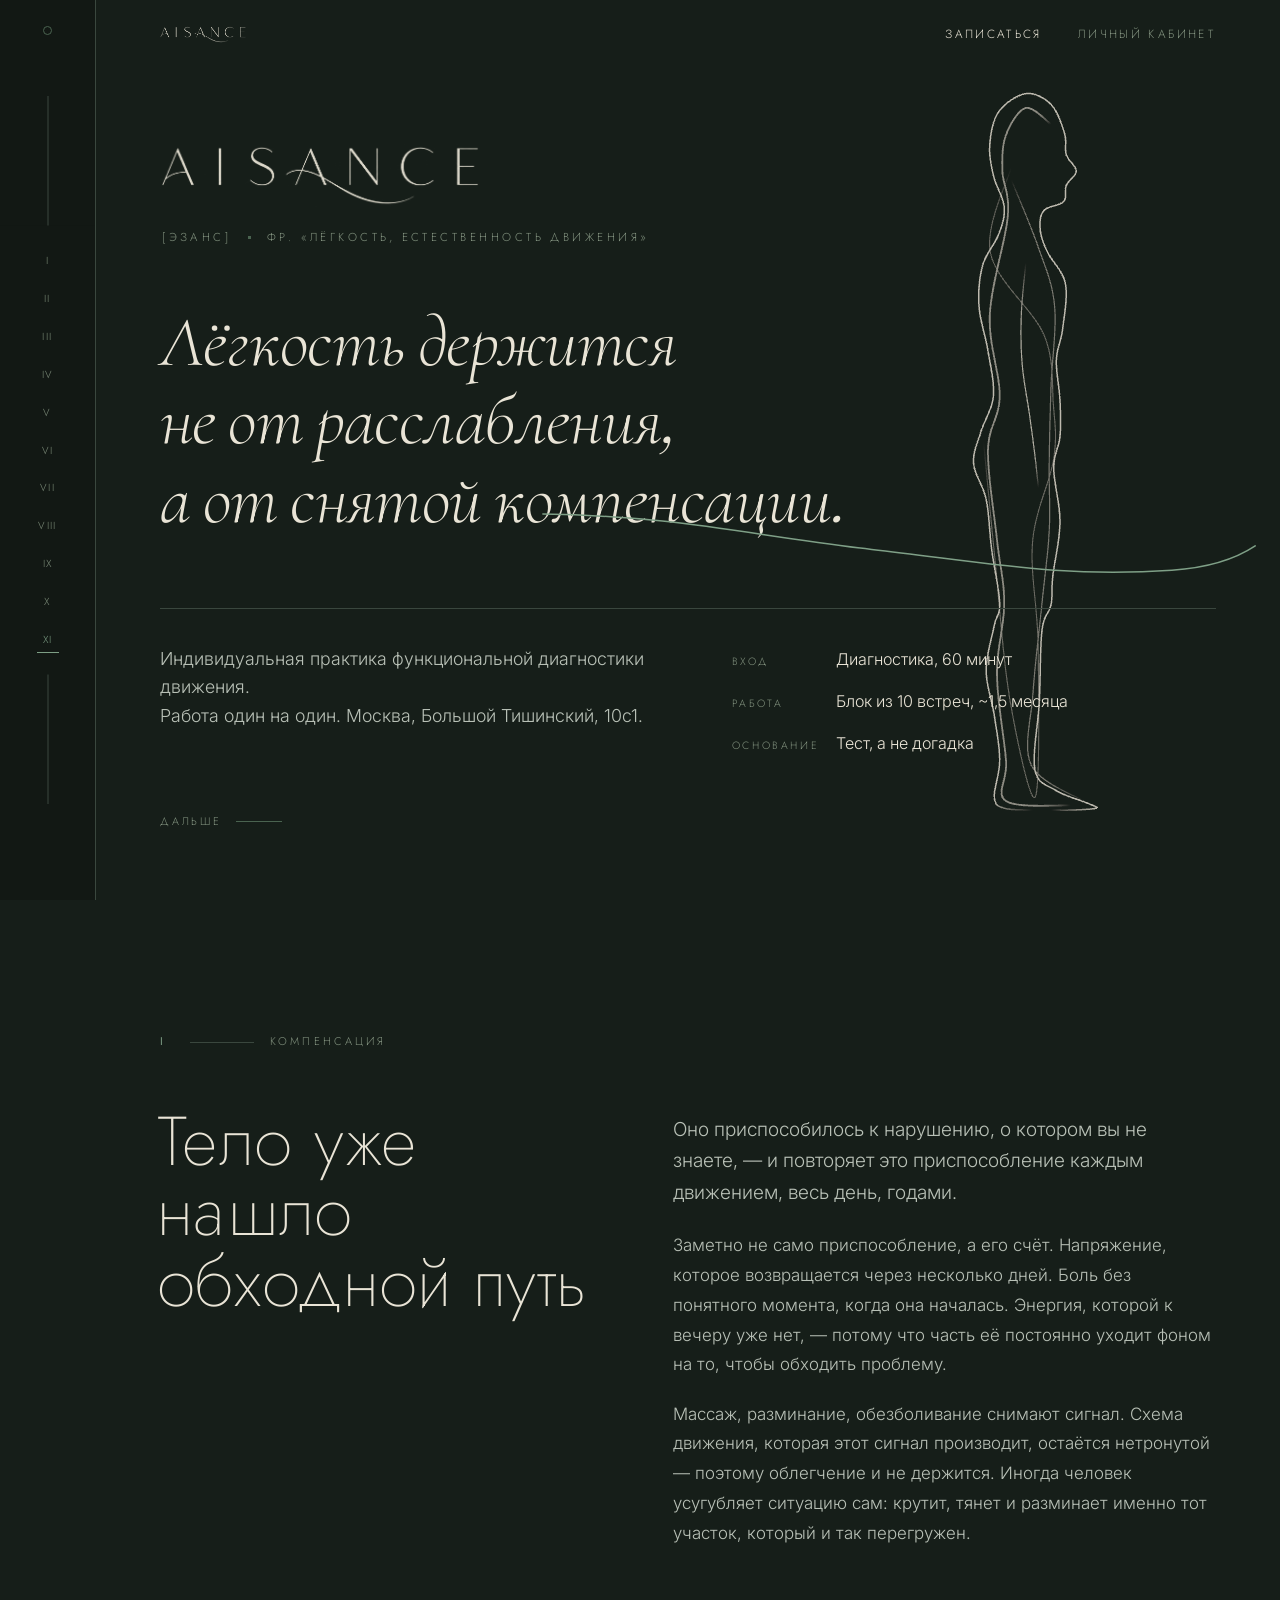
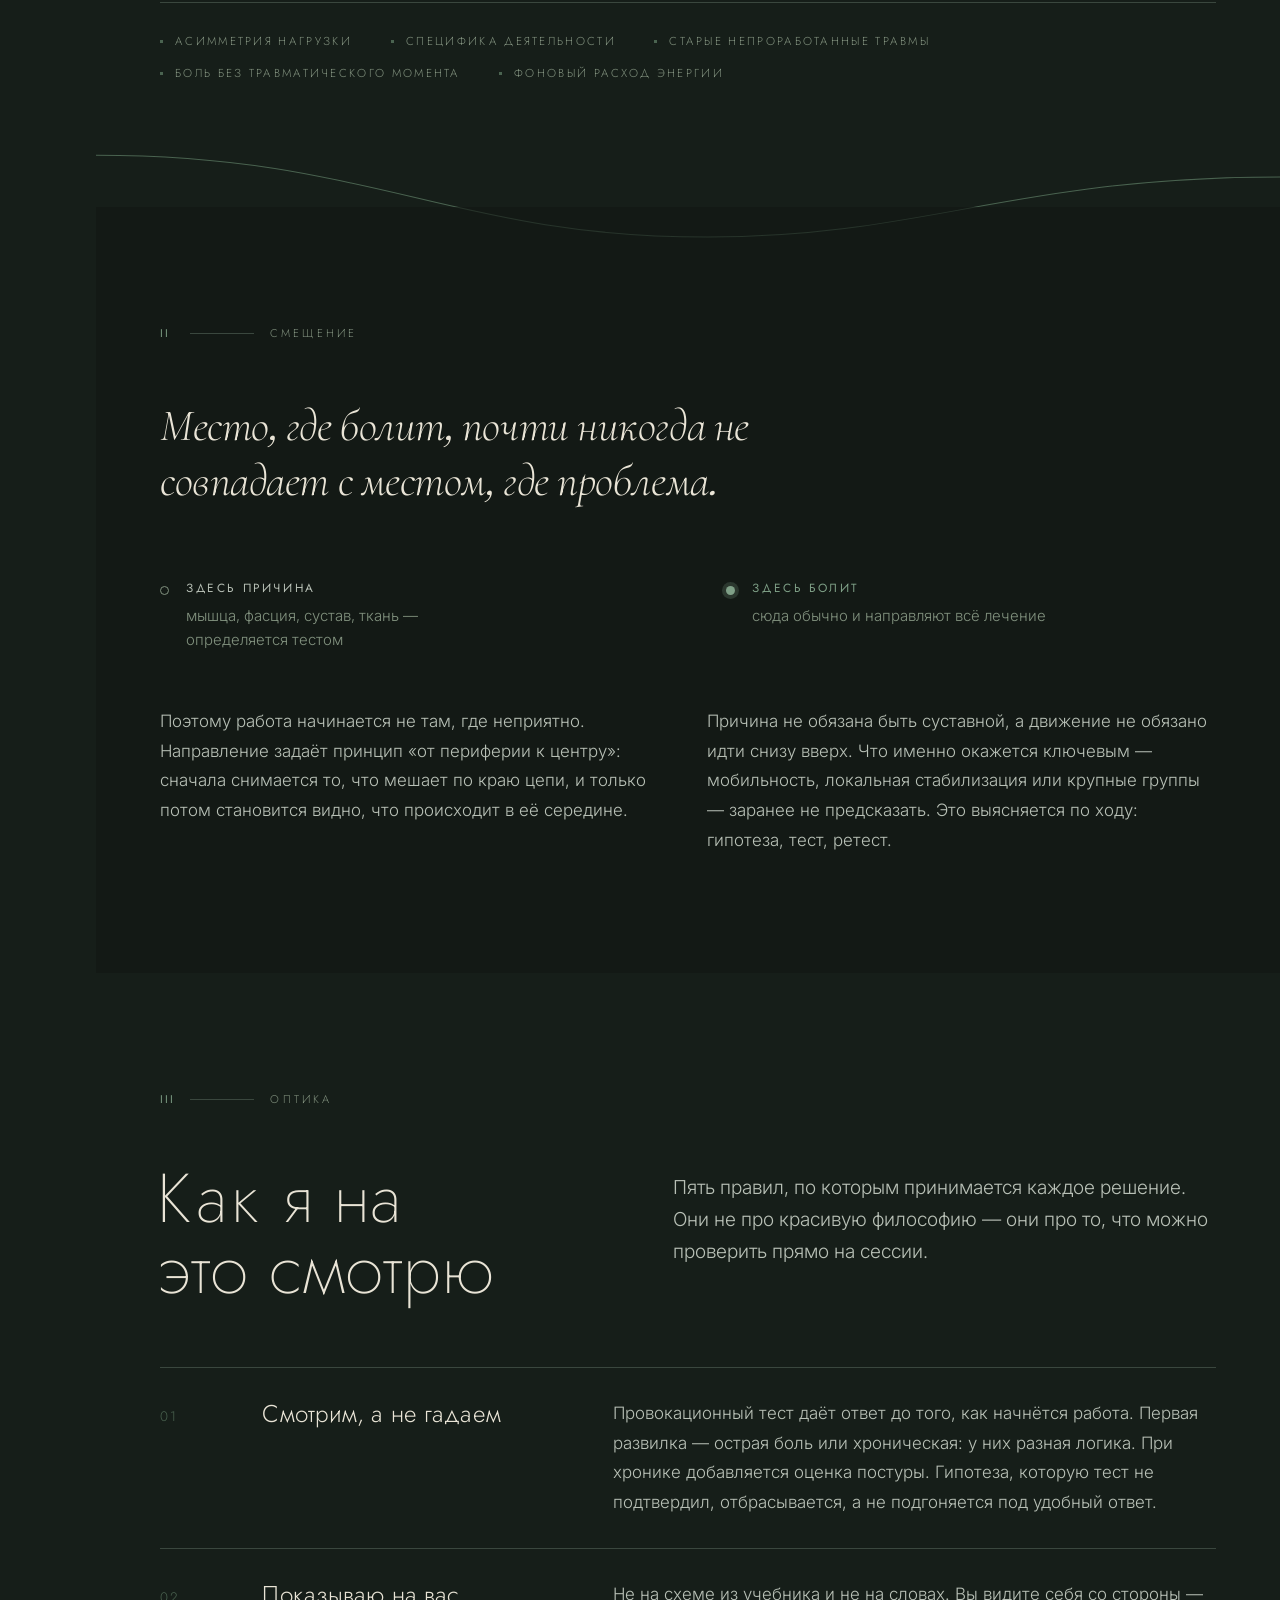
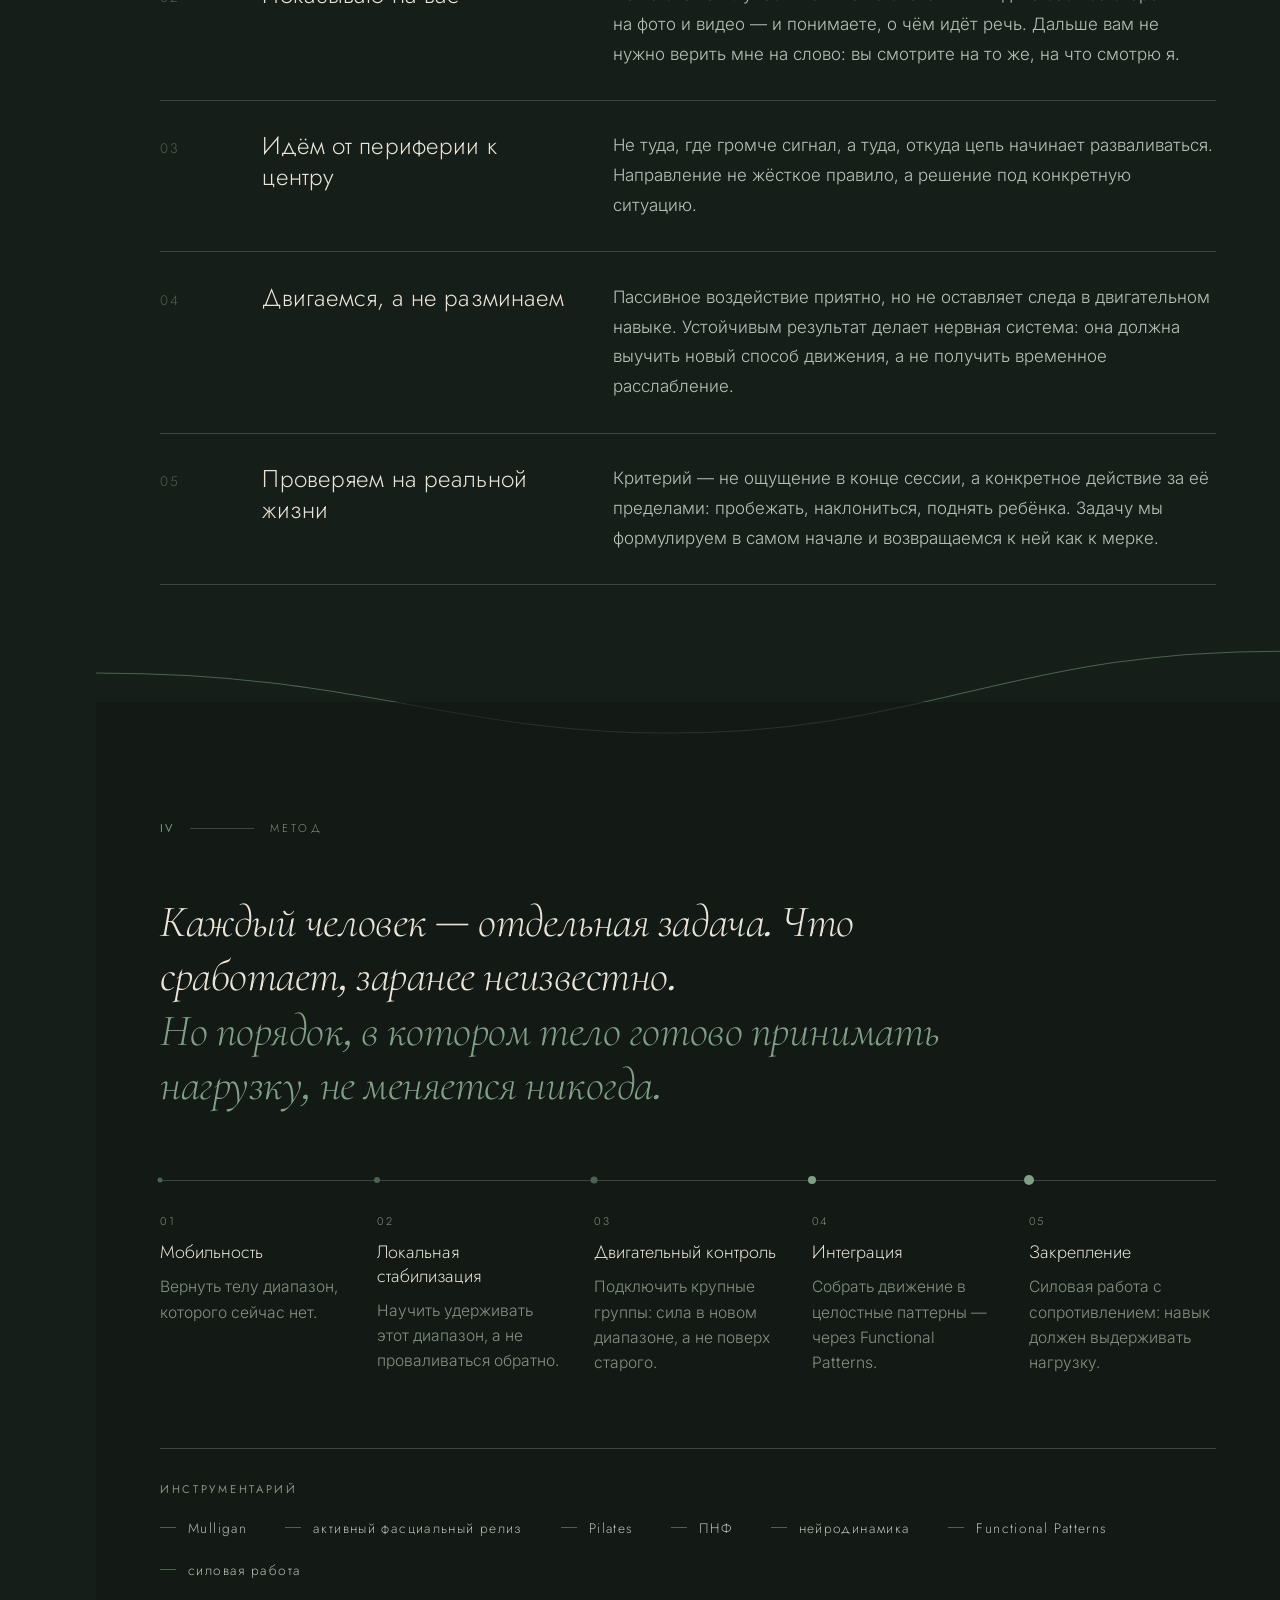
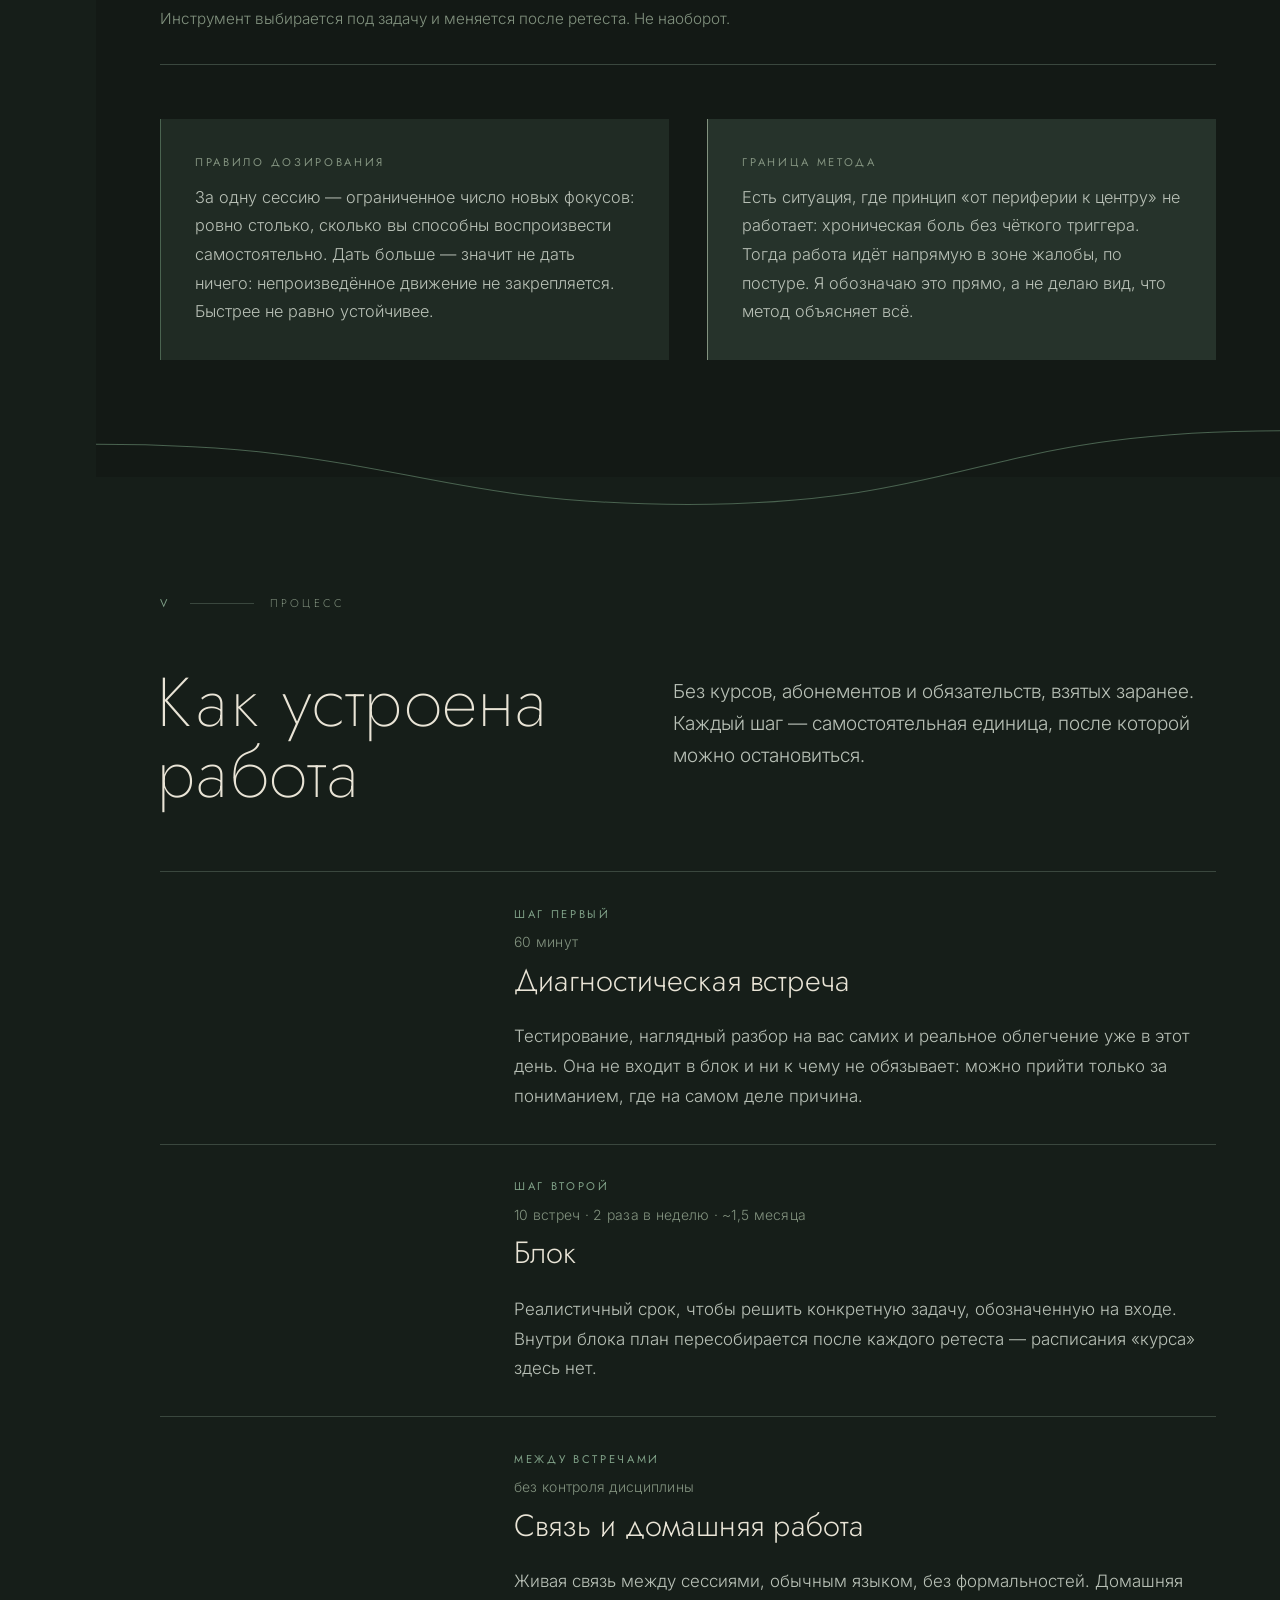
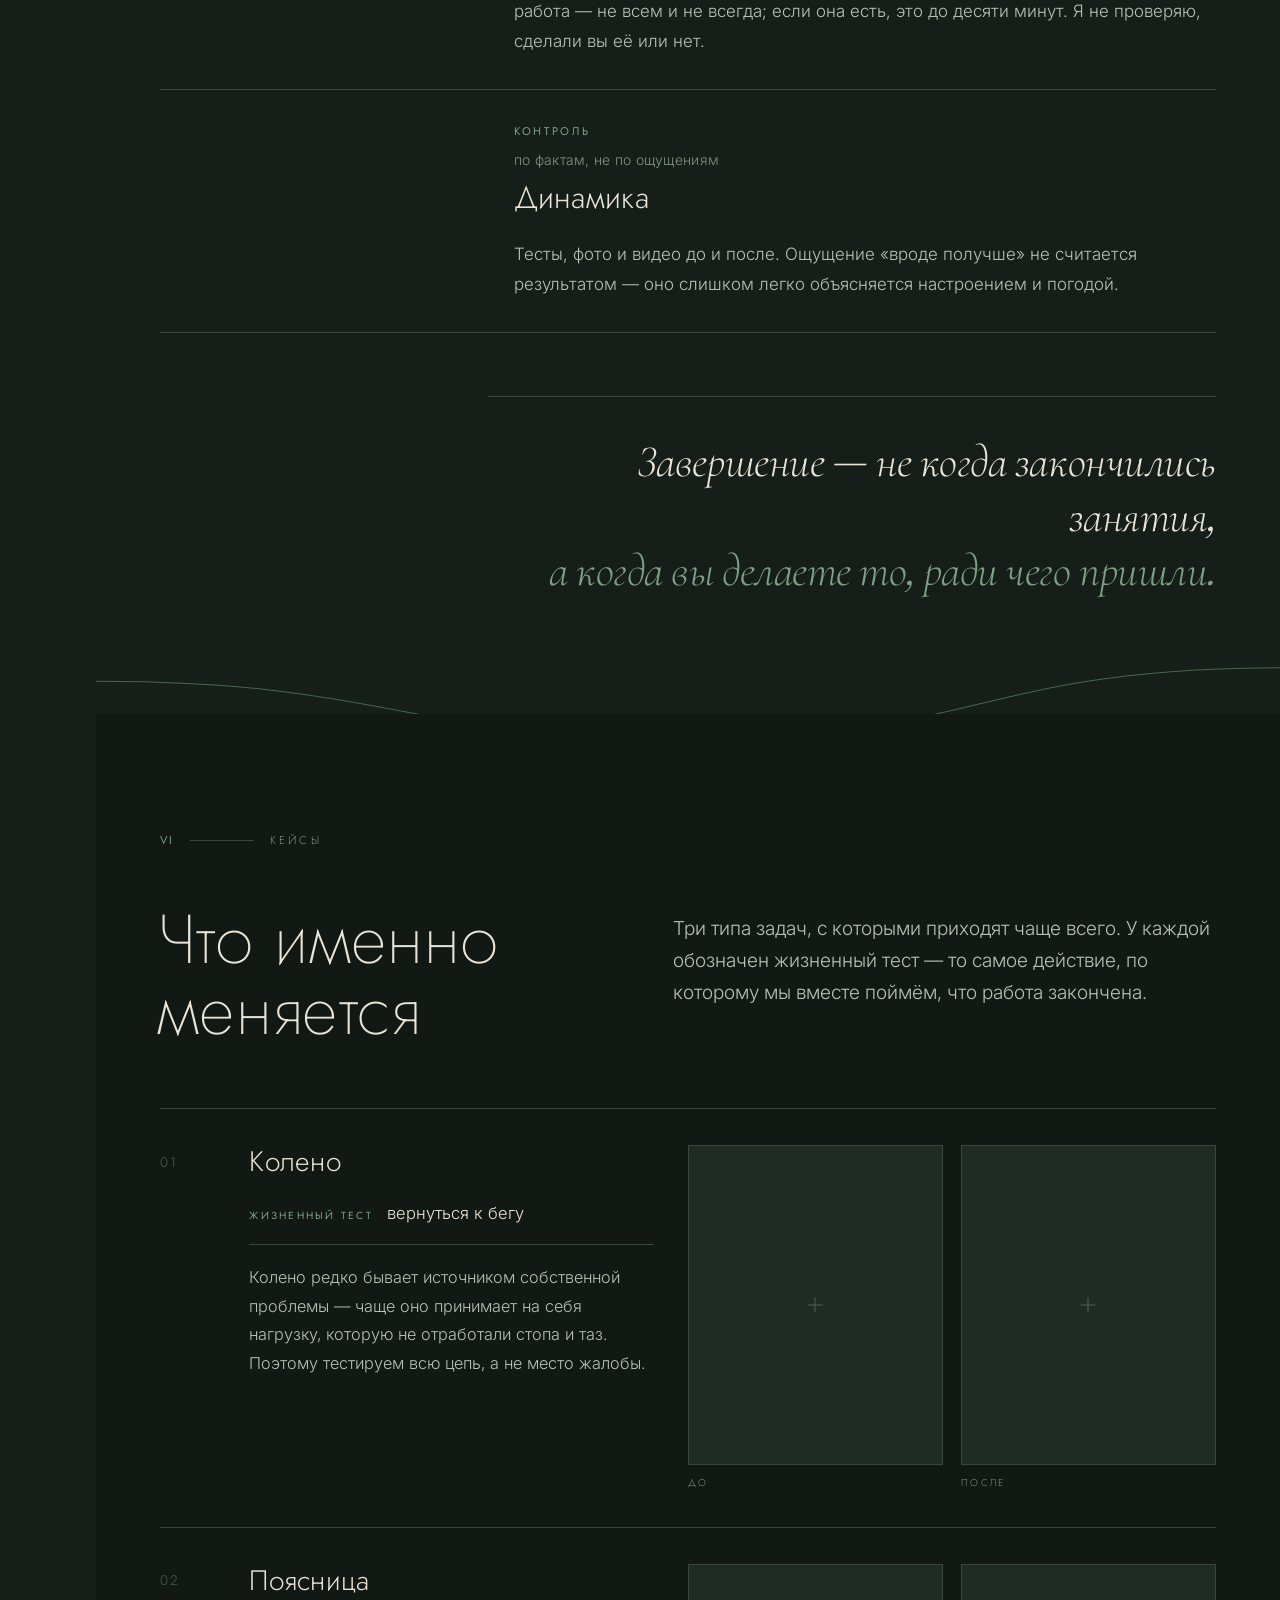
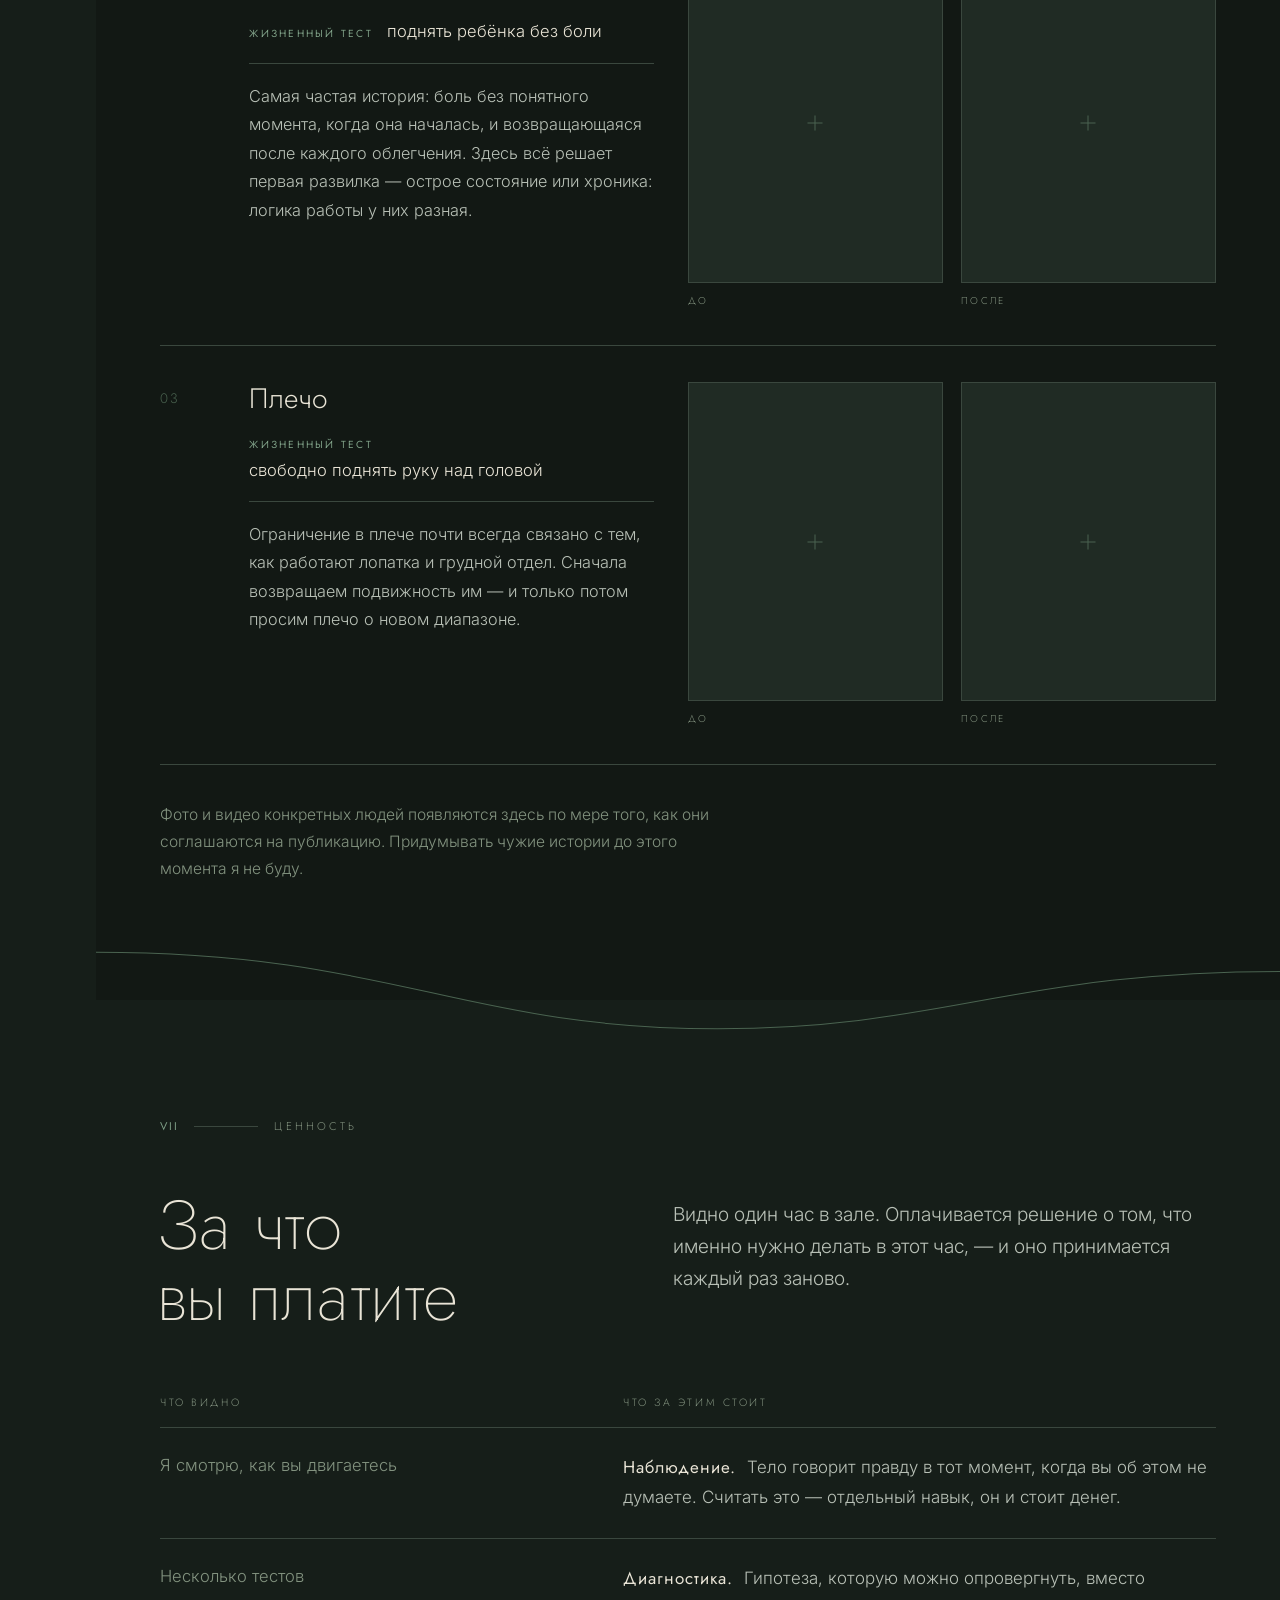
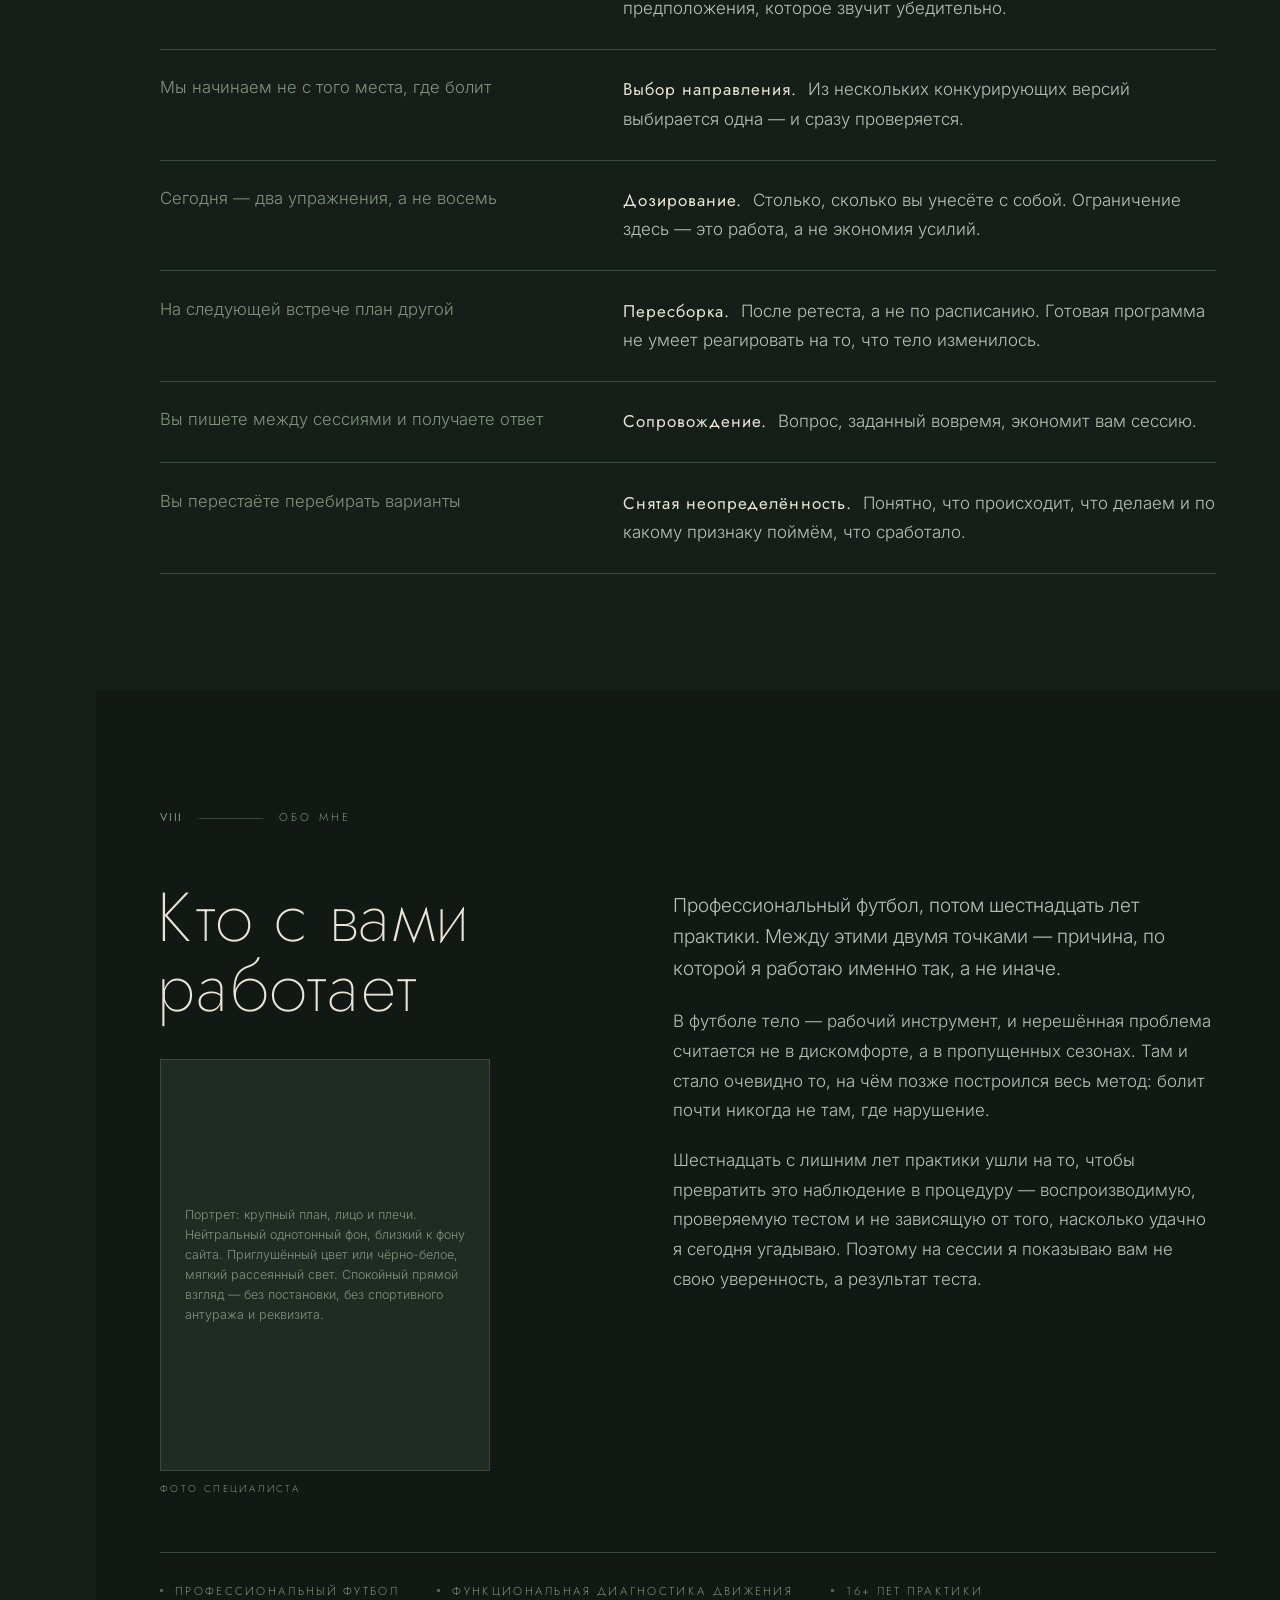
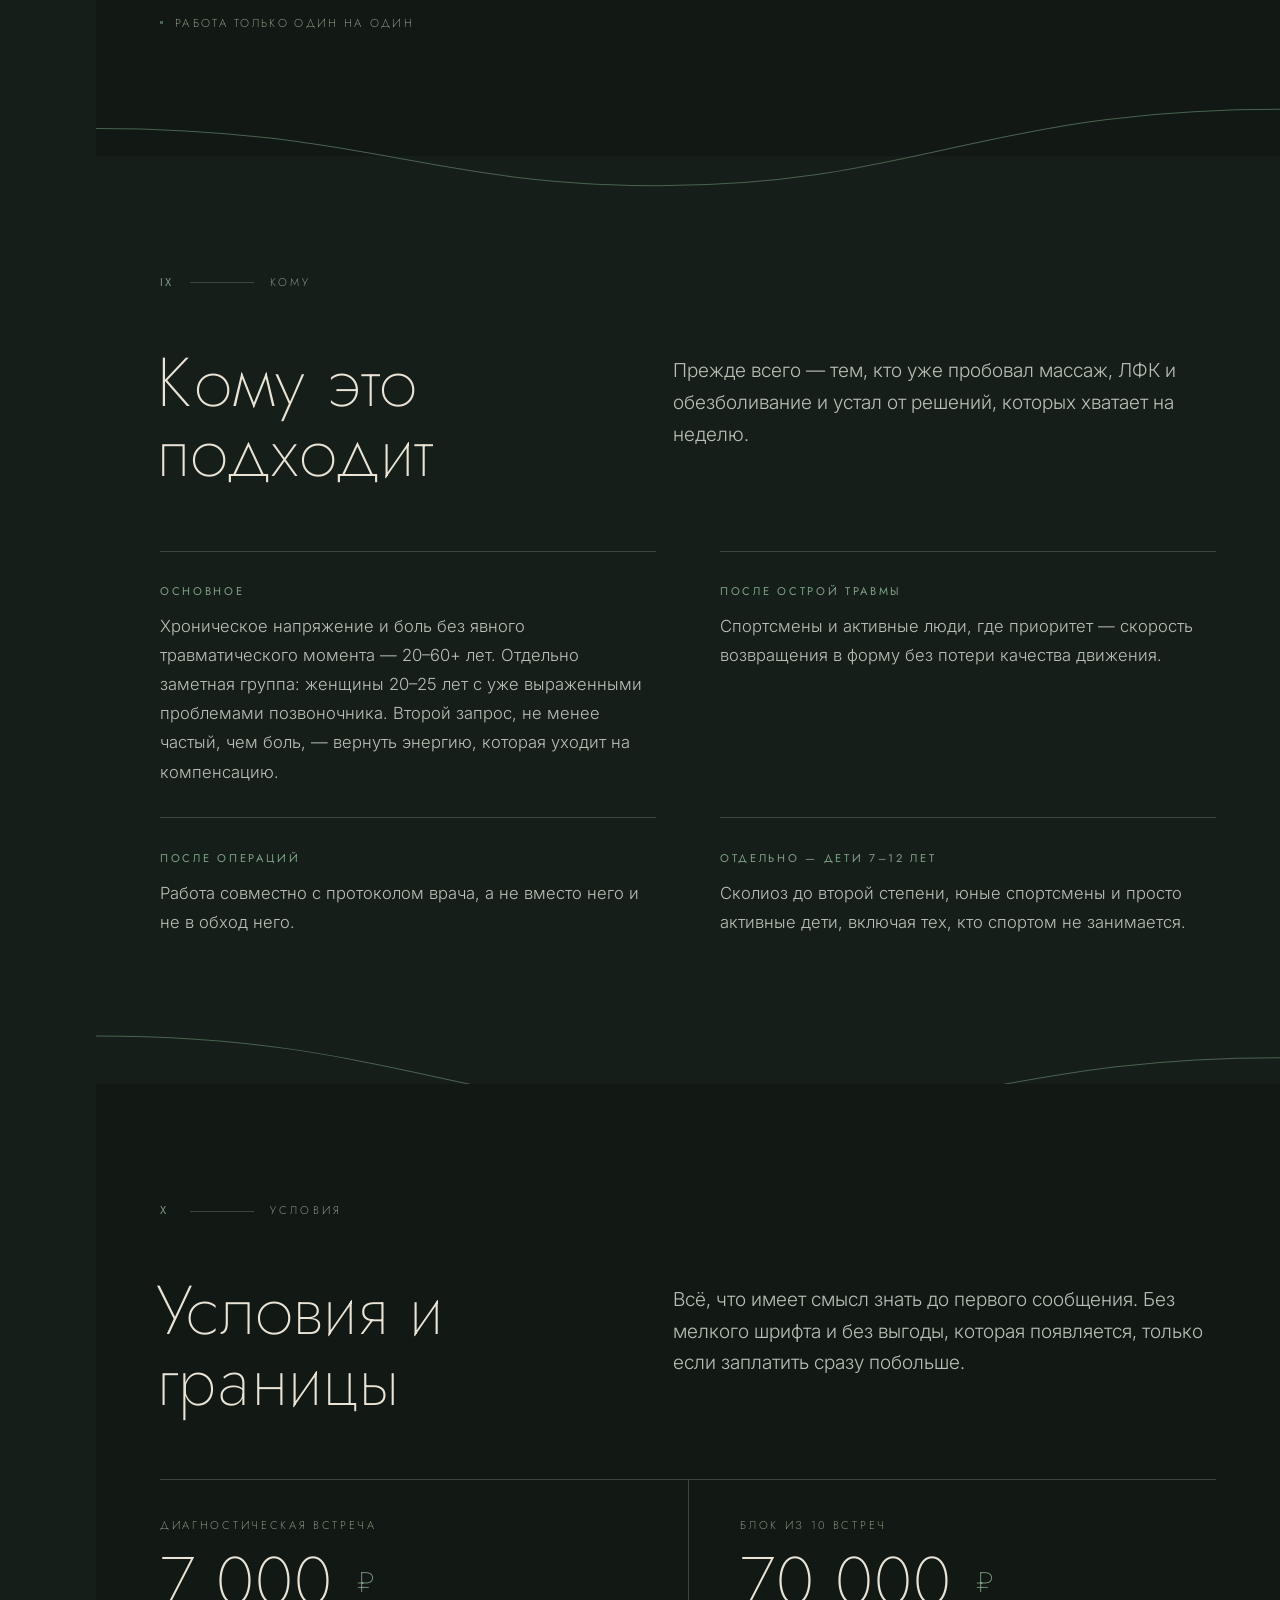
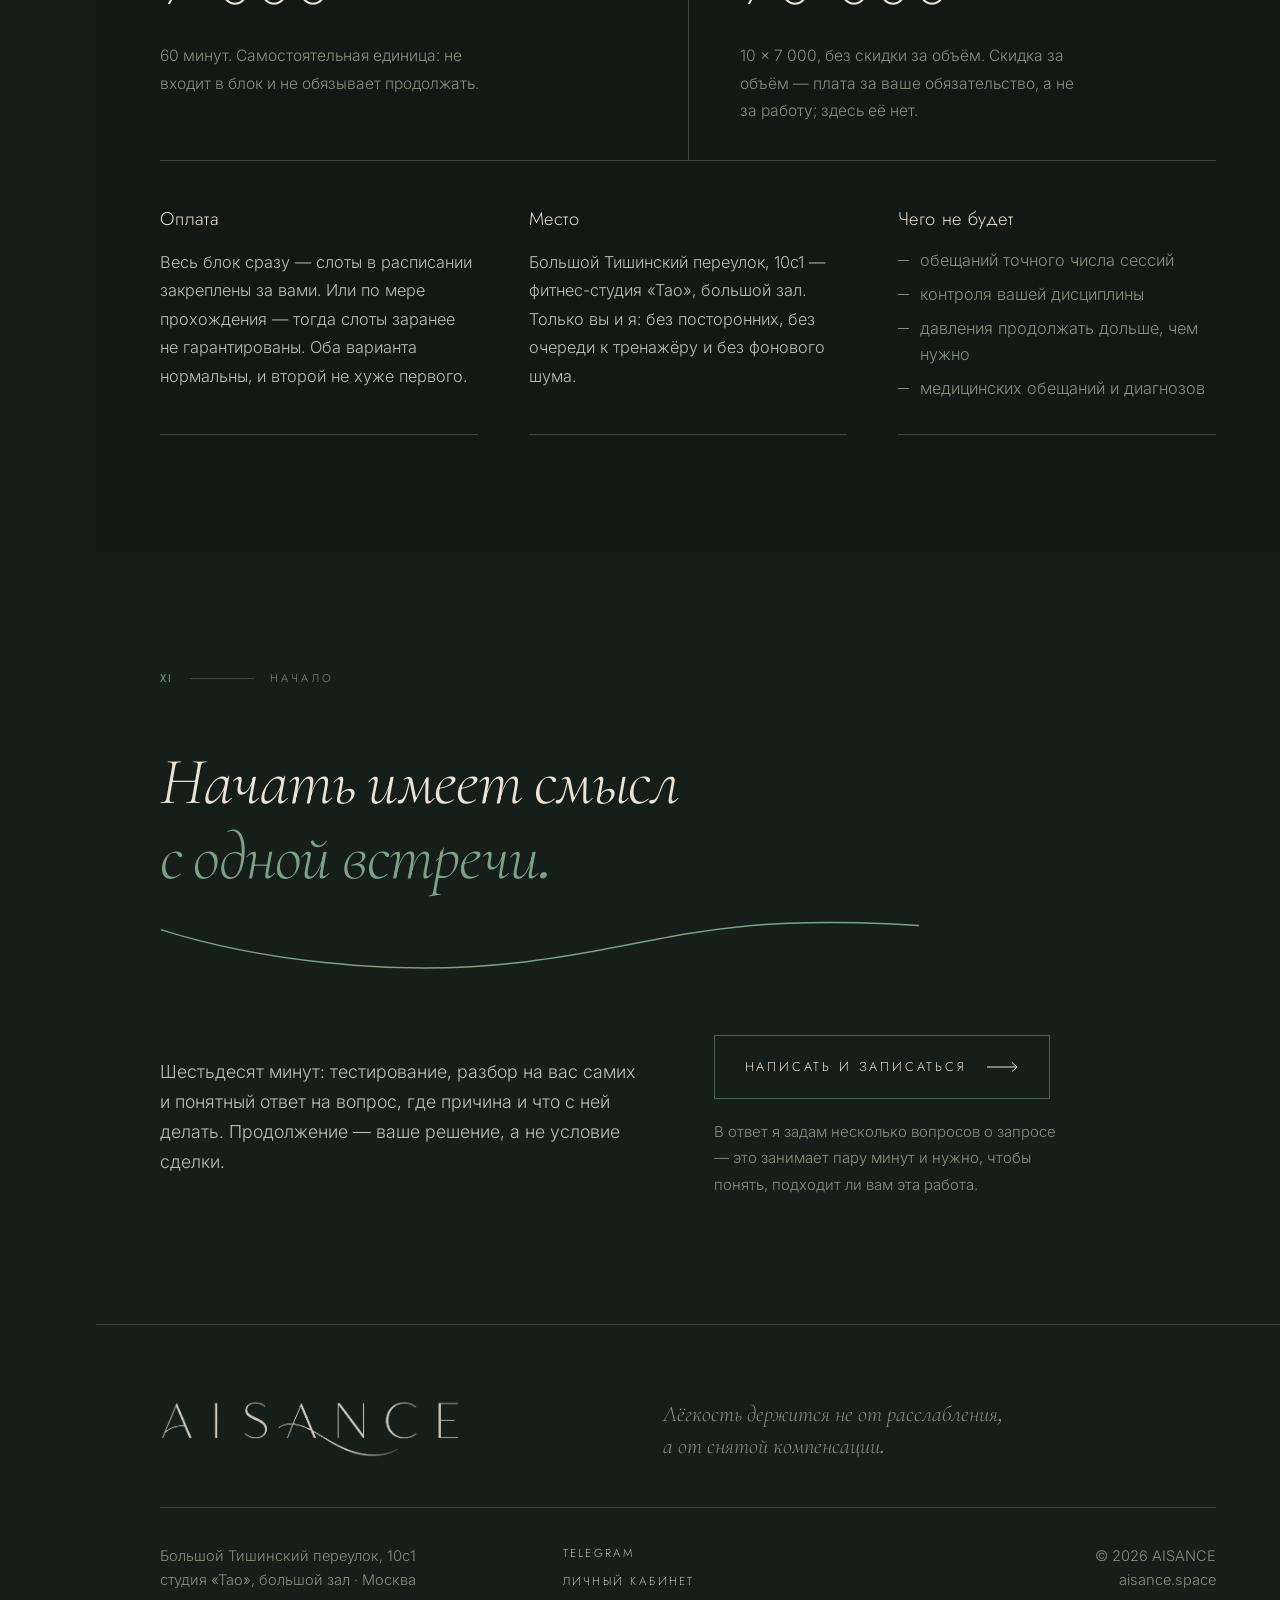
==== commit 88fde792: "v2.1: фикс видимости сцены + силуэт с миофасциальными линиями Часть А. Две причины невидимости: - ка" ====
--- a/v2-3d/index.html
+++ b/v2-3d/index.html
@@ -35,6 +35,7 @@
 <link rel="preload" as="image" href="assets/img/aisance-wordmark-cream.png">
 <link href="https://fonts.googleapis.com/css2?family=Cormorant+Garamond:ital,wght@1,300;1,400&family=Fraunces:ital,opsz,wght@1,9..144,300;1,9..144,400&family=Inter:wght@300;400;500&family=Jost:wght@200;300;400&display=swap" rel="stylesheet">
 <link rel="stylesheet" href="assets/css/style.css">
+<script type="importmap">{"imports":{"three":"./assets/js/vendor/three.module.min.js","three/addons/":"./assets/js/vendor/addons/"}}</script>
 <link rel="stylesheet" href="assets/css/scene.css">
 <link rel="modulepreload" href="assets/js/scene.js">
 <noscript><style>[data-anim]{opacity:1!important;transform:none!important}.swash path,.thread path,.dv-base{stroke-dashoffset:0!important}.dv-link,.dv-dot,.diverge__mark,.seq__list li{opacity:1!important;transform:none!important}.seq__line{transform:none!important}.topbar__logo img{opacity:1!important;transform:none!important}</style></noscript>
--- a/v2-3d/assets/css/scene.css
+++ b/v2-3d/assets/css/scene.css
@@ -12,15 +12,16 @@
 .scene-zone{ background:transparent }
 .scene-zone.sec--alt{ background:color-mix(in srgb, var(--bg-alt) 62%, transparent) }
 
-/* ---------- мобильный SVG-вариант ---------- */
-.chain-svg .ch-line{
-  fill:none; stroke:var(--text); stroke-opacity:.3; stroke-width:1;
-  vector-effect:non-scaling-stroke; stroke-linecap:round;
-}
-.chain-svg .ch-node{ fill:var(--text); fill-opacity:.75 }
-.chain-svg .ch-ring{
-  fill:none; stroke:var(--text); stroke-width:1; vector-effect:non-scaling-stroke; opacity:0;
-}
+/* ---------- мобильный SVG-вариант: силуэт и две линии ---------- */
+.chain-svg path{ fill:none; vector-effect:non-scaling-stroke; stroke-linecap:round; stroke-linejoin:round }
+.chain-svg .ch-body{ stroke:var(--text); stroke-opacity:.38; stroke-width:1.2 }
+.chain-svg .ch-arm{ stroke-opacity:.3; stroke-width:1 }
+.chain-svg .ch-front{ stroke:var(--text); stroke-opacity:.2; stroke-width:1 }
+.chain-svg .ch-back{ stroke:var(--text); stroke-width:1.6 }
+.chain-svg .ch-sag{ stroke:var(--bg); stroke-width:2.2; opacity:0 }
+.chain-svg .ch-ghost{ stroke:var(--text); stroke-width:1; stroke-dasharray:2 3; opacity:0 }
+.chain-svg .ch-wave{ stroke:var(--accent); stroke-width:2.2; opacity:0 }
+.chain-svg .ch-dot{ fill:var(--accent); opacity:0 }
 .chain-svg .ch-halo{
   fill:var(--accent); opacity:0;
   transform-box:fill-box; transform-origin:center;
